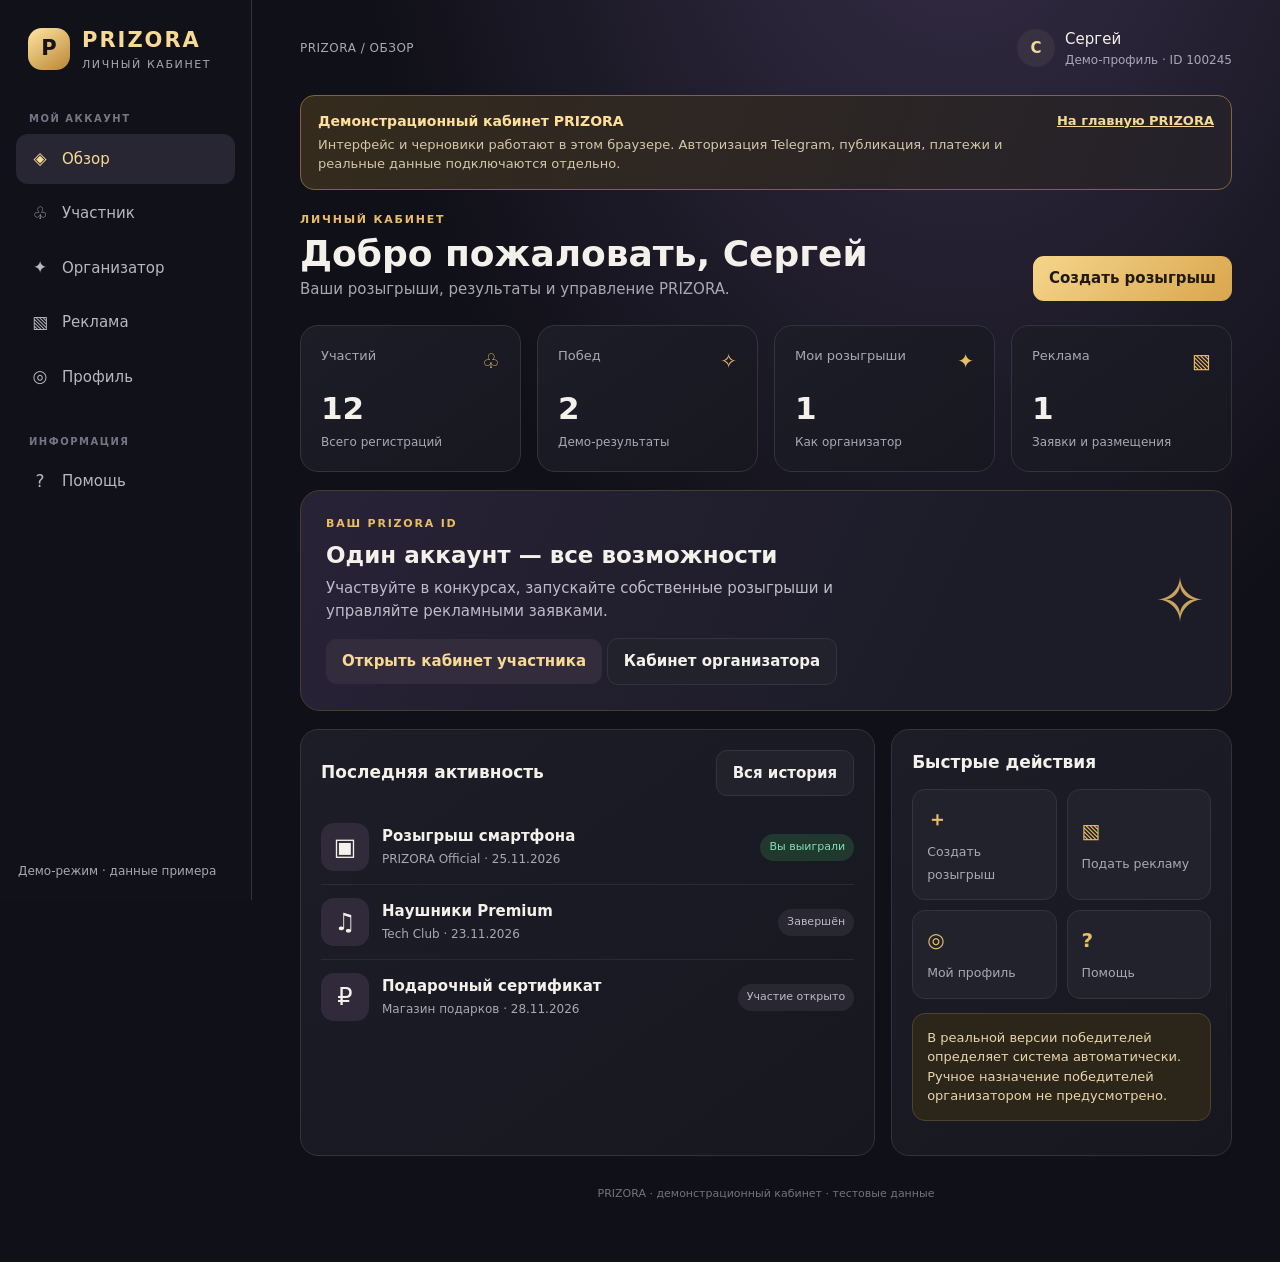
==== cabinet-demo/index.html @ 1612736a "Add separate giveaway start and end date/time fields" ====
<!doctype html>
<html lang="ru">
<head>
<meta charset="utf-8"><meta name="viewport" content="width=device-width,initial-scale=1"><meta name="theme-color" content="#101018">
<title>PRIZORA — личный кабинет</title>
<style>
:root{--bg:#101018;--panel:#191923;--panel2:#22212d;--line:#343240;--gold:#e9bd67;--gold2:#f7d995;--text:#f4f1ea;--muted:#aaa7b5;--green:#75d6a5;--red:#ee9292;--blue:#9dbbf0;--r:18px}
*{box-sizing:border-box}body{margin:0;background:radial-gradient(ellipse at 75% -20%,#39304b 0,transparent 45%),var(--bg);color:var(--text);font:15px/1.5 system-ui,-apple-system,Segoe UI,Roboto,sans-serif}button,input,select,textarea{font:inherit}button{cursor:pointer;border:0}a{color:inherit;text-decoration:none}.shell{display:grid;grid-template-columns:252px minmax(0,1fr);min-height:100vh}.side{padding:25px 16px;border-right:1px solid var(--line);background:#12121bd9;position:sticky;top:0;height:100vh}.brand{display:flex;align-items:center;gap:12px;padding:0 12px 26px}.brandmark{width:42px;height:42px;border-radius:14px;background:linear-gradient(145deg,#ffe6a1,#ba8535);color:#17131a;display:grid;place-items:center;font-weight:900;font-size:21px}.brand strong{font-size:21px;letter-spacing:2px;color:var(--gold2)}.brand small{display:block;color:var(--muted);font-size:11px;letter-spacing:1.6px}.nav-label{color:#777585;font-size:10px;font-weight:800;letter-spacing:1.5px;padding:12px 13px 8px}.nav{display:grid;gap:5px}.nav button{display:flex;align-items:center;gap:12px;text-align:left;padding:12px 14px;border-radius:12px;color:#b9b7c4;background:transparent}.nav button:hover,.nav button.active{background:#292633;color:var(--gold2)}.nav .ico{width:20px;text-align:center;font-size:17px}.side-foot{position:absolute;bottom:20px;left:18px;right:18px;color:var(--muted);font-size:12px}main{min-width:0;padding:28px clamp(16px,4vw,48px) 60px}.top{display:flex;align-items:center;justify-content:space-between;gap:16px;margin-bottom:26px}.crumb{font-size:12px;color:var(--muted);letter-spacing:.5px}.user{display:flex;align-items:center;gap:10px}.avatar{width:38px;height:38px;border-radius:50%;display:grid;place-items:center;background:#373141;color:var(--gold2);font-weight:700}.user small{display:block;color:var(--muted);font-size:12px}.page-head{display:flex;justify-content:space-between;align-items:flex-end;gap:20px;margin-bottom:24px}.eyebrow{color:var(--gold);font-size:11px;letter-spacing:1.8px;font-weight:800}.page-head h1{margin:5px 0 4px;font-size:clamp(26px,3vw,36px);line-height:1.15}.sub{color:var(--muted);margin:0}.btn{border-radius:11px;padding:11px 16px;font-weight:700;display:inline-flex;align-items:center;justify-content:center;gap:8px;transition:.18s}.btn.gold{background:linear-gradient(135deg,#f5d58b,#d9a64e);color:#211a11}.btn.ghost{border:1px solid var(--line);background:#22222d;color:var(--text)}.btn.soft{background:#332c3c;color:var(--gold2)}.btn.danger{background:#3a2429;color:#ffb1b1;border:1px solid #63373d}.btn:disabled{opacity:.45;cursor:not-allowed;transform:none}.grid{display:grid;gap:16px}.stats{grid-template-columns:repeat(4,minmax(0,1fr));margin-bottom:18px}.card{background:linear-gradient(145deg,#1d1d28,#171720);border:1px solid var(--line);border-radius:var(--r);padding:20px;min-width:0}.stat-top{display:flex;justify-content:space-between;color:var(--muted);font-size:13px}.stat-icon{color:var(--gold);font-size:20px}.stat-num{font-size:31px;font-weight:800;margin:9px 0 2px}.stat-note{font-size:12px;color:var(--muted)}.cols{grid-template-columns:minmax(0,1.35fr) minmax(280px,.8fr)}.section-title{display:flex;align-items:center;justify-content:space-between;margin-bottom:14px;gap:10px}.section-title h2{font-size:17px;margin:0}.section-title small{color:var(--muted)}.rowitem{display:flex;align-items:center;gap:13px;padding:13px 0;border-bottom:1px solid #2a2934}.rowitem:last-child{border:0}.prizeicon{width:48px;height:48px;border-radius:13px;background:#302a3b;display:grid;place-items:center;font-size:24px;flex-shrink:0;overflow:hidden}.prizeicon img{width:100%;height:100%;object-fit:cover}.detail{min-width:0;flex:1}.detail strong{display:block;white-space:nowrap;overflow:hidden;text-overflow:ellipsis}.detail small{color:var(--muted);font-size:12px}.pill{display:inline-flex;align-items:center;gap:5px;border-radius:99px;padding:5px 9px;font-size:11px;background:#292832;color:#bcbac7;white-space:nowrap}.pill.green{background:#20382e;color:#85e0b0}.pill.gold{background:#3b3020;color:#eac67e}.pill.blue{background:#232f43;color:#9ebcf2}.tablewrap{overflow:auto;border:1px solid var(--line);border-radius:15px}table{width:100%;border-collapse:collapse;min-width:610px}th,td{text-align:left;padding:14px 16px;border-bottom:1px solid var(--line);font-size:13px}th{color:var(--muted);font-size:11px;text-transform:uppercase;letter-spacing:1px;background:#1a1a24}tr:last-child td{border-bottom:0}.toolbar{display:flex;gap:10px;flex-wrap:wrap;margin-bottom:16px}.field{display:grid;gap:7px;margin:12px 0}.field label{font-size:12px;color:var(--muted)}.field label b{color:var(--text)}input,select,textarea{width:100%;border:1px solid #3a3947;background:#111119;color:var(--text);padding:12px;border-radius:10px;outline:none;min-width:0}input:focus,select:focus,textarea:focus{border-color:var(--gold)}input[type=file]{padding:9px}.formgrid{display:grid;grid-template-columns:1fr 1fr;gap:12px}.notice{border:1px solid #51432b;background:#2c251a;border-radius:13px;padding:14px;color:#e9d4a9;font-size:13px;margin:14px 0}.hidden{display:none!important}.hero{background:linear-gradient(115deg,#282236,#1c1c28 70%);border:1px solid #4a3b2c;border-radius:20px;padding:25px;display:flex;justify-content:space-between;align-items:center;gap:20px;margin-bottom:18px}.hero h2{margin:5px 0;font-size:23px}.hero p{margin:0;color:#c0bbc8;max-width:560px}.hero-symbol{font-size:62px;color:var(--gold);opacity:.85}.quick{display:grid;grid-template-columns:1fr 1fr;gap:10px}.quick button{padding:14px;border:1px solid var(--line);border-radius:13px;background:#22222d;text-align:left;color:var(--text)}.quick b{display:block;font-size:20px;color:var(--gold);margin-bottom:6px}.quick small{color:var(--muted)}.demo-banner{display:flex;align-items:flex-start;justify-content:space-between;gap:14px;padding:15px 17px;margin:0 0 22px;border:1px solid #806538;background:linear-gradient(110deg,#352b1d,#24212a);border-radius:14px;color:#f0d9a8;font-size:13px}.demo-banner strong{display:block;color:#ffdf9a;font-size:14px;margin-bottom:3px}.demo-banner p{margin:0;color:#d4c6a9}.demo-banner a{flex-shrink:0;color:#f7d995;text-decoration:underline;font-weight:700}.toast{position:fixed;bottom:24px;left:50%;transform:translateX(-50%);background:#eee3c5;color:#201a12;padding:12px 18px;border-radius:12px;font-weight:700;box-shadow:0 10px 40px #0007;z-index:30;max-width:90vw}.empty{padding:32px;text-align:center;color:var(--muted)}.prize-builder{display:grid;gap:14px}.prize-card{border:1px solid #46404c;background:linear-gradient(145deg,#23212d,#191922);border-radius:16px;padding:16px}.prize-card-head{display:flex;align-items:center;justify-content:space-between;gap:12px;margin-bottom:10px}.prize-card-head strong{color:var(--gold2)}.prize-card-grid{display:grid;grid-template-columns:minmax(0,1fr) 190px;gap:14px}.prize-media{border:1px dashed #62543c;border-radius:13px;min-height:145px;display:grid;place-items:center;text-align:center;padding:10px;color:var(--muted);background:#15141d;overflow:hidden}.prize-media img{width:100%;height:145px;object-fit:contain}.money-art{width:100%;height:145px;border-radius:11px;display:grid;place-items:center;background:radial-gradient(circle at 30% 20%,#fff5b7,#c99a45 45%,#63431f);color:#34230d;font-weight:900;font-size:34px;text-shadow:0 1px 0 #fff8;box-shadow:inset 0 0 0 5px #f4d78a,inset 0 0 0 8px #8e632c}.prize-summary{display:flex;align-items:center;justify-content:space-between;gap:10px;padding:14px;border-radius:12px;background:#15141d;border:1px solid var(--line);margin-top:14px}.prize-summary strong{color:var(--gold2)}.form-actions{display:flex;gap:10px;flex-wrap:wrap;margin-top:18px}.hint{font-size:11px;color:var(--muted)}.validation{color:#ffaaaa;font-size:12px;min-height:18px}.mini-tag{font-size:10px;color:var(--gold);letter-spacing:1px;font-weight:800}.divider{height:1px;background:var(--line);margin:16px 0}footer{padding-top:30px;color:#747280;font-size:11px;text-align:center}
@media(max-width:1000px){.shell{grid-template-columns:210px minmax(0,1fr)}.stats{grid-template-columns:repeat(2,1fr)}.cols{grid-template-columns:1fr}}
@media(max-width:650px){.shell{display:block}.side{position:fixed;z-index:15;top:auto;bottom:0;left:0;right:0;width:100%;height:auto;padding:7px 8px calc(7px + env(safe-area-inset-bottom));border:0;border-top:1px solid var(--line);background:#15151ef5;backdrop-filter:blur(16px)}.brand,.nav-label,.side-foot{display:none}.nav{display:flex;justify-content:space-around;gap:2px}.nav button{display:grid;justify-items:center;gap:2px;padding:7px 5px;flex:1;font-size:10px;border-radius:9px}.nav .ico{font-size:18px;width:auto}.nav button span:last-child{max-width:58px;overflow:hidden;text-overflow:ellipsis;white-space:nowrap}main{padding:18px 14px 100px}.top{margin-bottom:23px}.page-head{align-items:flex-start;flex-direction:column}.page-head .btn{width:100%}.stats{gap:10px}.card{padding:15px}.stat-num{font-size:27px}.hero{padding:18px}.hero-symbol{font-size:42px}.formgrid,.prize-card-grid{grid-template-columns:1fr}.demo-banner{display:block}.demo-banner a{display:inline-block;margin-top:8px}.prize-media{min-height:130px}.prize-card{padding:13px}.form-actions .btn{flex:1}.prize-summary{align-items:flex-start;flex-direction:column}}
</style></head>
<body><div class="shell">
<aside class="side"><div class="brand"><div class="brandmark">P</div><div><strong>PRIZORA</strong><small>ЛИЧНЫЙ КАБИНЕТ</small></div></div><div class="nav-label">МОЙ АККАУНТ</div>
<nav class="nav" id="nav"><button class="active" data-page="overview"><span class="ico">◈</span><span>Обзор</span></button><button data-page="participant"><span class="ico">♧</span><span>Участник</span></button><button data-page="organizer"><span class="ico">✦</span><span>Организатор</span></button><button data-page="advertiser"><span class="ico">▧</span><span>Реклама</span></button><button data-page="profile"><span class="ico">◎</span><span>Профиль</span></button></nav>
<div class="nav-label" style="margin-top:20px">ИНФОРМАЦИЯ</div><nav class="nav"><button data-page="help"><span class="ico">?</span><span>Помощь</span></button></nav><div class="side-foot">Демо-режим · данные примера</div></aside>
<main><header class="top"><div class="crumb">PRIZORA / <span id="crumb">ОБЗОР</span></div><div class="user"><div class="avatar">С</div><div><span id="userName">Сергей</span><small>Демо-профиль · ID 100245</small></div></div></header>
<div class="demo-banner"><div><strong>Демонстрационный кабинет PRIZORA</strong><p>Интерфейс и черновики работают в этом браузере. Авторизация Telegram, публикация, платежи и реальные данные подключаются отдельно.</p></div><a href="https://prizora-mini-960242.apps.dada-tuda.ru/">На главную PRIZORA</a></div>
<section id="content"></section><footer>PRIZORA · демонстрационный кабинет · тестовые данные</footer></main></div>
<script>
const $=id=>document.getElementById(id);
const esc=s=>String(s??"").replace(/[&<>"']/g,c=>({"&":"&amp;","<":"&lt;",">":"&gt;",'"':"&quot;","'":"&#39;"}[c]));
const currencies={RUB:{name:"Рубли",symbol:"₽",label:"РУБЛИ"},USD:{name:"Доллары США",symbol:"$",label:"USD"},EUR:{name:"Евро",symbol:"€",label:"EUR"},KZT:{name:"Тенге",symbol:"₸",label:"KZT"},CNY:{name:"Юани",symbol:"¥",label:"CNY"}};
const saved=(()=>{try{return JSON.parse(localStorage.getItem("prizoraCabinetDemo")||"{}")}catch{return {}}})();
const state={page:"overview",name:saved.name||"Сергей",entries:12,wins:2,created:0,contests:[{id:1,title:"Розыгрыш смартфона",prize:"Смартфон",icon:"▣",host:"PRIZORA Official",date:"25.11.2026",status:"Завершён",state:"win"},{id:2,title:"Наушники Premium",prize:"Наушники",icon:"♫",host:"Tech Club",date:"23.11.2026",status:"Завершён",state:"entered"},{id:3,title:"Подарочный сертификат",prize:"5 000 ₽",icon:"₽",host:"Магазин подарков",date:"28.11.2026",status:"Участие открыто",state:"entered"}],myContests:Array.isArray(saved.myContests)?saved.myContests:[{id:21,title:"Мой первый розыгрыш",prize:"500 ₽",icon:"₽",date:"29.11.2026",status:"Опубликован",entries:37,limit:100,winners:1,prizes:[]}],ads:[{id:31,title:"Баннер в PRIZORA",period:"7 дней",price:299,status:"На модерации"}]};
function persist(){try{localStorage.setItem("prizoraCabinetDemo",JSON.stringify({name:state.name,myContests:state.myContests}))}catch{toast("Не удалось сохранить: возможно, переполнено хранилище браузера")}}
function money(n,s="₽"){return new Intl.NumberFormat("ru-RU").format(n)+" "+s}
function button(text,action,cls="gold"){return '<button class="btn '+cls+'" data-action="'+action+'">'+text+'</button>'}
function head(kicker,title,desc,act=""){return '<div class="page-head"><div><div class="eyebrow">'+kicker+'</div><h1>'+title+'</h1><p class="sub">'+desc+'</p></div>'+act+'</div>'}
function stat(label,value,note,icon){return '<div class="card"><div class="stat-top"><span>'+label+'</span><span class="stat-icon">'+icon+'</span></div><div class="stat-num">'+value+'</div><div class="stat-note">'+note+'</div></div>'}
function row(c){return '<div class="rowitem"><div class="prizeicon">'+(c.image?'<img src="'+c.image+'" alt="">':esc(c.icon||"✦"))+'</div><div class="detail"><strong>'+esc(c.title)+'</strong><small>'+esc(c.host||"PRIZORA")+' · '+esc(c.date||"Черновик")+'</small></div><span class="pill '+(c.state==="win"?"green":"")+'">'+(c.state==="win"?"Вы выиграли":esc(c.status||"Черновик"))+'</span></div>'}
function render(){
$("crumb").textContent=({overview:"ОБЗОР",participant:"КАБИНЕТ УЧАСТНИКА",organizer:"КАБИНЕТ ОРГАНИЗАТОРА",advertiser:"РЕКЛАМНЫЙ КАБИНЕТ",profile:"ПРОФИЛЬ",help:"ПОМОЩЬ"})[state.page]||"КАБИНЕТ";
document.querySelectorAll("[data-page]").forEach(b=>b.classList.toggle("active",b.dataset.page===state.page));let out="";
if(state.page==="overview"){
out=head("ЛИЧНЫЙ КАБИНЕТ","Добро пожаловать, "+esc(state.name),"Ваши розыгрыши, результаты и управление PRIZORA.",button("Создать розыгрыш","new-contest"));
out+='<div class="grid stats">'+stat("Участий",state.entries,"Всего регистраций","♧")+stat("Побед",state.wins,"Демо-результаты","✧")+stat("Мои розыгрыши",state.myContests.length,"Как организатор","✦")+stat("Реклама",state.ads.length,"Заявки и размещения","▧")+'</div><div class="hero"><div><div class="eyebrow">ВАШ PRIZORA ID</div><h2>Один аккаунт — все возможности</h2><p>Участвуйте в конкурсах, запускайте собственные розыгрыши и управляйте рекламными заявками.</p><div style="margin-top:16px">'+button("Открыть кабинет участника","go-participant","soft")+' '+button("Кабинет организатора","go-organizer","ghost")+'</div></div><div class="hero-symbol">✧</div></div><div class="grid cols"><div class="card"><div class="section-title"><h2>Последняя активность</h2>'+button("Вся история","go-participant","ghost")+'</div>'+state.contests.slice(0,3).map(row).join("")+'</div><div class="card"><div class="section-title"><h2>Быстрые действия</h2></div><div class="quick"><button data-action="new-contest"><b>＋</b><small>Создать розыгрыш</small></button><button data-action="ad-new"><b>▧</b><small>Подать рекламу</small></button><button data-action="go-profile"><b>◎</b><small>Мой профиль</small></button><button data-action="go-help"><b>?</b><small>Помощь</small></button></div><div class="notice">В реальной версии победителей определяет система автоматически. Ручное назначение победителей организатором не предусмотрено.</div></div></div>';
}
if(state.page==="participant"){
out=head("МОИ РОЗЫГРЫШИ","Кабинет участника","История регистраций, результаты и уведомления о победах.");
out+='<div class="grid stats">'+stat("Всего участий",state.entries,"Демо-история","♧")+stat("Победы",state.wins,"Пример результатов","✧")+stat("Активные",1,"Можно участвовать","◉")+stat("Процент побед",Math.round(state.wins/state.entries*100)+"%","Демо-статистика","％")+'</div><div class="card"><div class="section-title"><h2>Мои участия и результаты</h2><span class="pill">'+state.contests.length+' записи</span></div>'+state.contests.map(row).join("")+'<div class="notice">Здесь показана демонстрационная история. Реальные участия появятся после подключения Telegram-аккаунта.</div></div>';
}
if(state.page==="organizer"){
out=head("ОРГАНИЗАТОР","Управление розыгрышами","Создавайте конкурсы, добавляйте несколько призов и отслеживайте участников.",button("＋ Новый розыгрыш","new-contest"));
out+='<div class="grid stats">'+stat("Мои розыгрыши",state.myContests.length,"Создано","✦")+stat("Участники",state.myContests.reduce((a,c)=>a+(Number(c.entries)||0),0),"Во всех конкурсах","♧")+stat("Опубликовано",state.myContests.filter(c=>c.status==="Опубликован").length,"Демо-статусы","◉")+stat("Черновики",state.myContests.filter(c=>c.status==="Черновик").length,"В этом браузере","✎")+'</div><div class="card"><div class="section-title"><h2>Мои розыгрыши</h2><span class="pill">Демо-данные</span></div><div class="tablewrap"><table><thead><tr><th>Розыгрыш</th><th>Призы</th><th>Участники</th><th>Статус</th><th>Действие</th></tr></thead><tbody>'+state.myContests.map(c=>'<tr><td><b>'+esc(c.title)+'</b><br><small style="color:var(--muted)">#'+c.id+' · '+esc(c.date)+'</small></td><td>'+esc(c.prize)+'</td><td>'+Number(c.entries||0)+' / '+Number(c.limit||0)+'</td><td><span class="pill '+(c.status==="Черновик"?"gold":"green")+'">'+esc(c.status)+'</span></td><td><button class="btn ghost" data-action="contest-details" data-id="'+c.id+'">Состав</button></td></tr>').join("")+'</tbody></table></div><div class="notice">Черновики сохраняются в памяти этого браузера. Реальная публикация, проверка подписки, регистрация и автоматический розыгрыш требуют подключения серверной части.</div></div>';
}
if(state.page==="advertiser"){
out=head("РЕКЛАМОДАТЕЛЬ","Рекламный кабинет","Заявки на размещение, условия и тарифы.",button("＋ Новая заявка","ad-new"));
out+='<div class="grid stats">'+stat("Заявки",state.ads.length,"Ваши обращения","▧")+stat("На модерации",1,"Демо-статус","◷")+stat("Активные",0,"Размещения","◉")+stat("Тариф от","299 ₽","Пример тарифа","₽")+'</div><div class="card"><div class="section-title"><h2>Тарифы размещения</h2><span class="pill gold">Пример тарифов</span></div><div class="grid stats"><div class="card"><h2>7 дней</h2><div class="stat-num">299 ₽</div></div><div class="card"><h2>14 дней</h2><div class="stat-num">499 ₽</div></div><div class="card"><h2>30 дней</h2><div class="stat-num">999 ₽</div></div></div><div class="section-title"><h2>Мои заявки</h2></div>'+state.ads.map(a=>'<div class="rowitem"><div class="prizeicon">▧</div><div class="detail"><strong>'+esc(a.title)+'</strong><small>'+esc(a.period)+' · '+money(a.price)+'</small></div><span class="pill gold">'+esc(a.status)+'</span></div>').join("")+'<div class="notice">Реальная модерация и оплата пока не подключены.</div></div>';
}
if(state.page==="profile"){
out=head("АККАУНТ","Мой профиль","Общие данные демонстрационного аккаунта.");
out+='<div class="card" style="max-width:720px"><div class="formgrid"><div class="field"><label>Имя</label><input id="profileName" value="'+esc(state.name)+'"></div><div class="field"><label>PRIZORA ID</label><input value="100245" disabled></div><div class="field"><label>Telegram</label><input value="@demo_user" disabled></div></div><div class="notice">Авторизация и идентификатор будут связаны с Telegram после подключения серверной части.</div>'+button("Сохранить профиль","profile-save")+'</div>';
}
if(state.page==="help"){
out=head("ПОДДЕРЖКА","Помощь и условия","Информация для участника, организатора и рекламодателя.");
out+='<div class="grid cols"><div class="card"><h2>Как участвовать?</h2><p class="sub">Откройте розыгрыш, ознакомьтесь с условиями и нажмите «Принять участие».</p><div class="divider"></div><h2>Как организовать?</h2><p class="sub">Создайте конкурс, добавьте призы и настройте условия. В реальной системе победители определяются автоматически.</p><div class="divider"></div><h2>Как разместить рекламу?</h2><p class="sub">Подайте заявку, выберите срок и приложите материал. Размещение начинается после проверки и оплаты.</p></div><div class="card"><h2>Честный розыгрыш</h2><p class="sub">Состав призов и результаты должны быть доступны участникам. Организатор не может назначить победителя вручную.</p><div class="notice">Этот кабинет пока является демонстрационным интерфейсом.</div></div></div>';
}
$("content").innerHTML=out;bind();
}
function toast(msg){const e=document.createElement("div");e.className="toast";e.textContent=msg;document.body.append(e);setTimeout(()=>e.remove(),2800)}
function bind(){document.querySelectorAll("[data-action]").forEach(b=>b.onclick=()=>act(b.dataset.action,b.dataset.id));}
function go(page){state.page=page;render();window.scrollTo({top:0,behavior:"smooth"})}
function act(a,id){
if(a.startsWith("go-")){go(a.slice(3));return}
if(a==="new-contest"){go("organizer");openForm();return}
if(a==="ad-new"){go("advertiser");openAdForm();return}
if(a==="profile-save"){state.name=$("profileName").value.trim()||state.name;persist();$("userName").textContent=state.name;toast("Имя сохранено в демо-профиле");return}
if(a==="contest-details"){const c=state.myContests.find(x=>x.id===Number(id));if(c){const list=(c.prizes||[]).map((p,i)=>(i+1)+". "+p.name+" — "+p.quantity+" шт.").join("\n");alert(c.title+"\n\nПризы:\n"+(list||c.prize)+"\n\nПобедителей: "+(c.winners||1)+"\nУчастники: "+(c.entries||0));}return}
}
function openForm(){
const form=document.createElement("div");form.className="card";form.id="newForm";form.style.marginTop="18px";
form.innerHTML='<div class="section-title"><div><div class="eyebrow">НОВЫЙ КОНКУРС</div><h2 style="margin:4px 0">Настройки розыгрыша</h2><p class="sub">Сначала задайте конкурс, затем добавьте все призы по отдельности.</p></div><span class="pill gold">Черновик</span></div><div class="formgrid"><div class="field"><label><b>Название конкурса *</b></label><input id="newTitle" maxlength="90" placeholder="Например, Большой розыгрыш PRIZORA"></div><div class="field"><label><b>Лимит участников *</b></label><input id="newLimit" type="number" min="1" max="1000000" value="100"></div></div><div class="field"><label>Описание и условия</label><textarea id="newDesc" rows="3" maxlength="1500" placeholder="Опишите правила участия, сроки и дополнительные условия"></textarea></div><div class="divider"></div><div class="eyebrow">СРОКИ РОЗЫГРЫША</div><div class="formgrid"><div class="field"><label><b>Дата начала *</b></label><input id="startDate" type="date" required></div><div class="field"><label><b>Время начала *</b></label><input id="startTime" type="time" required></div></div><div class="formgrid"><div class="field"><label><b>Дата завершения *</b></label><input id="endDate" type="date" required></div><div class="field"><label><b>Время завершения *</b></label><input id="endTime" type="time" required></div></div><div class="divider"></div><div class="section-title"><div><div class="eyebrow">ПРИЗОВОЙ ФОНД</div><h2>Призы конкурса</h2><p class="sub">Каждый приз получает отдельную карточку и количество экземпляров.</p></div><button class="btn gold" id="addPrize">＋ Добавить приз</button></div><div id="prizeList" class="prize-builder"></div><div class="prize-summary"><div><span class="hint">Всего призовых экземпляров</span><br><strong id="totalPrizes">0</strong></div><div><span class="hint">Количество победителей</span><br><strong id="winnerCount">0</strong></div></div><div class="field"><label><b>Количество победителей *</b></label><input id="newWinners" type="number" min="1" value="1"><span class="hint">По умолчанию — один победитель на каждый призовой экземпляр. Число можно уменьшить, но оно не может превышать общее количество экземпляров.</span><div id="winnerError" class="validation"></div></div><div id="formError" class="validation"></div><div class="notice">Сейчас это рабочий демонстрационный конструктор: черновик и выбранные изображения сохраняются в этом браузере. Публикация в Telegram, реальные участники, платежи и автоматический выбор победителей ещё не подключены.</div><div class="form-actions"><button class="btn gold" id="saveContest">Сохранить черновик</button><button class="btn ghost" id="cancelContest">Отмена</button></div>';
$("content").append(form);const list=$("prizeList");let prizes=[newPrize()];
function newPrize(){return {id:crypto.randomUUID?crypto.randomUUID():String(Date.now()+Math.random()),type:"physical",name:"",description:"",quantity:1,amount:"",currency:"RUB",image:""}}
function total(){return prizes.reduce((n,p)=>n+Math.max(0,Number(p.quantity)||0),0)}
function updateTotals(){const t=total();$("totalPrizes").textContent=t;$("winnerCount").textContent=$("newWinners").value||0;const w=Number($("newWinners").value)||0;$("winnerError").textContent=w>t?"Победителей не может быть больше, чем призовых экземпляров.":"";$("saveContest").disabled=!t||w<1||w>t}
function draw(){list.innerHTML=prizes.map((p,i)=>'<div class="prize-card" data-prize="'+p.id+'"><div class="prize-card-head"><strong>ПРИЗ №'+(i+1)+'</strong>'+(prizes.length>1?'<button class="btn danger" data-remove="'+p.id+'" type="button">Удалить</button>':'<span class="pill">Основной приз</span>')+'</div><div class="formgrid"><div class="field"><label>Тип приза</label><select data-field="type" data-id="'+p.id+'"><option value="physical" '+(p.type==="physical"?"selected":"")+'>Физический приз</option><option value="money" '+(p.type==="money"?"selected":"")+'>Денежный приз</option><option value="digital" '+(p.type==="digital"?"selected":"")+'>Сертификат / цифровой</option></select></div><div class="field"><label>Количество экземпляров</label><input data-field="quantity" data-id="'+p.id+'" type="number" min="1" max="10000" value="'+esc(p.quantity)+'"></div></div><div class="field"><label>Название приза *</label><input data-field="name" data-id="'+p.id+'" maxlength="100" value="'+esc(p.name)+'" placeholder="'+(p.type==="money"?"Например, Денежный приз":"Например, Смартфон")+'"></div><div class="field"><label>Описание</label><input data-field="description" data-id="'+p.id+'" maxlength="240" value="'+esc(p.description)+'" placeholder="Модель, характеристики или условия получения"></div>'+(p.type==="money"?'<div class="formgrid"><div class="field"><label>Сумма за один приз</label><input data-field="amount" data-id="'+p.id+'" type="number" min="1" step="0.01" value="'+esc(p.amount)+'" placeholder="5000"></div><div class="field"><label>Валюта</label><select data-field="currency" data-id="'+p.id+'">'+Object.entries(currencies).map(([k,v])=>'<option value="'+k+'" '+(p.currency===k?"selected":"")+'>'+v.name+' ('+v.symbol+')</option>').join("")+'</select></div></div>':'<div class="field"><label>Фотография приза</label><input type="file" accept="image/*" data-photo="'+p.id+'"><span class="hint">JPG, PNG или WebP. Изображение используется для предварительного просмотра в этом браузере.</span></div>')+'<div class="prize-card-grid"><div class="field"><label>Предпросмотр для участника</label><div class="prize-media" id="media-'+p.id+'">'+(p.type==="money"?'<div class="money-art">'+esc(currencies[p.currency].symbol)+' '+esc(p.amount||"0")+'</div>':p.image?'<img src="'+p.image+'" alt="Приз">':'<div>Фото приза<br><span class="hint">Пока не загружено</span></div>')+'</div></div><div class="field"><label>Краткая информация</label><div class="notice" style="margin:0"><b>'+ (p.type==="money"?"Денежный приз":p.type==="digital"?"Цифровой приз":"Физический приз")+'</b><br><span class="hint">'+(p.type==="money"?"Графика валюты создаётся автоматически.":"Добавьте фото, чтобы участники видели приз.")+'</span></div></div></div></div>').join("");
list.querySelectorAll("[data-field]").forEach(el=>el.addEventListener("input",()=>{const p=prizes.find(x=>x.id===el.dataset.id);if(!p)return;p[el.dataset.field]=el.type==="number"?Number(el.value):el.value;if(el.dataset.field==="type"){if(p.type==="money")p.name=p.name||"Денежный приз";draw();return}if(el.dataset.field==="currency"||el.dataset.field==="amount"){const m=$("media-"+p.id);if(m)m.innerHTML='<div class="money-art">'+esc(currencies[p.currency].symbol)+' '+esc(p.amount||"0")+'</div>'}if(el.dataset.field==="quantity")updateTotals()}));
list.querySelectorAll("[data-remove]").forEach(el=>el.onclick=()=>{prizes=prizes.filter(p=>p.id!==el.dataset.remove);draw();updateTotals()});
list.querySelectorAll("[data-photo]").forEach(el=>el.onchange=()=>{const file=el.files&&el.files[0];if(!file)return;if(!file.type.startsWith("image/")){toast("Выберите файл изображения");return}if(file.size>3*1024*1024){toast("Изображение должно быть не больше 3 МБ");el.value="";return}const reader=new FileReader();reader.onload=()=>{const p=prizes.find(x=>x.id===el.dataset.photo);if(p){p.image=reader.result;const m=$("media-"+p.id);if(m)m.innerHTML='<img src="'+p.image+'" alt="Предпросмотр приза">'}};reader.readAsDataURL(file)});
updateTotals();
}
$("addPrize").onclick=()=>{prizes.push(newPrize());draw();updateTotals()};
$("newWinners").oninput=updateTotals;
$("cancelContest").onclick=()=>{$("newForm").remove()};
$("saveContest").onclick=()=>{const title=$("newTitle").value.trim(),limit=Number($("newLimit").value),winners=Number($("newWinners").value),startDate=$("startDate").value,startTime=$("startTime").value,endDate=$("endDate").value,endTime=$("endTime").value,err=$("formError");err.textContent="";if(!title){err.textContent="Укажите название конкурса.";return}if(!startDate||!startTime||!endDate||!endTime){err.textContent="Укажите отдельно дату и время начала и завершения.";return}if(new Date(startDate+"T"+startTime)>=new Date(endDate+"T"+endTime)){err.textContent="Завершение должно быть позже начала.";return}if(!Number.isInteger(limit)||limit<1){err.textContent="Укажите корректный лимит участников.";return}if(prizes.some(p=>!p.name.trim())){err.textContent="Заполните название каждого приза.";return}if(prizes.some(p=>!Number.isInteger(Number(p.quantity))||p.quantity<1)){err.textContent="Количество каждого приза должно быть не меньше одного.";return}if(prizes.some(p=>p.type==="money"&&(!Number(p.amount)||Number(p.amount)<=0))){err.textContent="Укажите положительную сумму для каждого денежного приза.";return}if(!Number.isInteger(winners)||winners<1||winners>total()){err.textContent="Проверьте количество победителей.";return}const descriptions=prizes.map(p=>p.name+" × "+p.quantity);const contest={id:Date.now(),title,prize:descriptions.join(", "),date:startDate+" "+startTime,status:"Черновик",entries:0,limit,winners,startDate,startTime,endDate,endTime,description:$("newDesc").value.trim(),prizes:prizes.map(p=>({...p}))};state.myContests.unshift(contest);persist();render();toast("Черновик сохранён в этом браузере")};
}
function openAdForm(){const f=document.createElement("div");f.className="card";f.style.marginTop="18px";f.innerHTML='<h2>Заявка на размещение</h2><div class="field"><label>Название или ссылка</label><input id="adTitle" placeholder="Название рекламного материала"></div><div class="formgrid"><div class="field"><label>Срок</label><select id="adPeriod"><option value="7">7 дней · 299 ₽</option><option value="14">14 дней · 499 ₽</option><option value="30">30 дней · 999 ₽</option></select></div><div class="field"><label>Тип</label><select id="adType"><option>Баннер</option><option>Видео</option><option>Объявление</option></select></div></div><div class="notice">Демо-заявка. Реальная подача будет подключена к системе модерации и платежей.</div><button class="btn gold" id="saveAd">Создать заявку</button>'; $("content").append(f);$("saveAd").onclick=()=>{const title=$("adTitle").value.trim();if(!title){toast("Введите название");return}const p=Number($("adPeriod").value);state.ads.unshift({id:Date.now(),title,period:p+" дней",price:p===7?299:p===14?499:999,status:"Черновик"});render();toast("Демо-заявка создана")}}
document.querySelectorAll("[data-page]").forEach(b=>b.onclick=()=>go(b.dataset.page));$("userName").textContent=state.name;render();
</script></body></html>
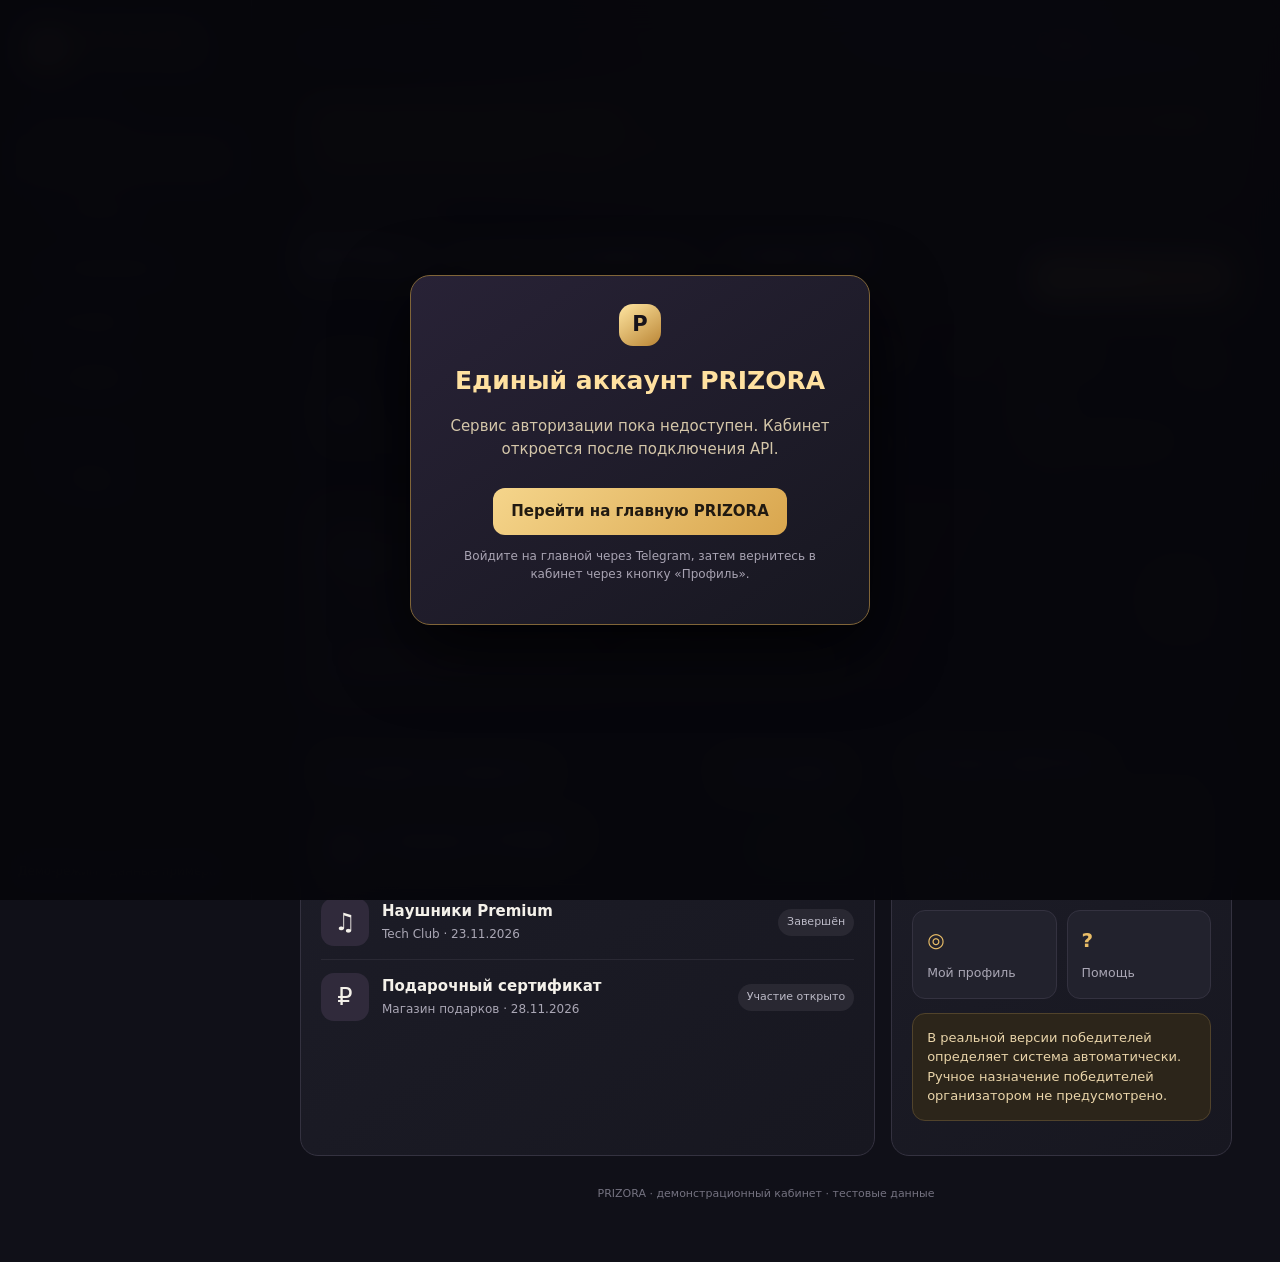
==== commit 04b59f43: "Gate cabinet preview behind shared Telegram session" ====
--- a/cabinet-demo/index.html
+++ b/cabinet-demo/index.html
@@ -8,12 +8,22 @@
 *{box-sizing:border-box}body{margin:0;background:radial-gradient(ellipse at 75% -20%,#39304b 0,transparent 45%),var(--bg);color:var(--text);font:15px/1.5 system-ui,-apple-system,Segoe UI,Roboto,sans-serif}button,input,select,textarea{font:inherit}button{cursor:pointer;border:0}a{color:inherit;text-decoration:none}.shell{display:grid;grid-template-columns:252px minmax(0,1fr);min-height:100vh}.side{padding:25px 16px;border-right:1px solid var(--line);background:#12121bd9;position:sticky;top:0;height:100vh}.brand{display:flex;align-items:center;gap:12px;padding:0 12px 26px}.brandmark{width:42px;height:42px;border-radius:14px;background:linear-gradient(145deg,#ffe6a1,#ba8535);color:#17131a;display:grid;place-items:center;font-weight:900;font-size:21px}.brand strong{font-size:21px;letter-spacing:2px;color:var(--gold2)}.brand small{display:block;color:var(--muted);font-size:11px;letter-spacing:1.6px}.nav-label{color:#777585;font-size:10px;font-weight:800;letter-spacing:1.5px;padding:12px 13px 8px}.nav{display:grid;gap:5px}.nav button{display:flex;align-items:center;gap:12px;text-align:left;padding:12px 14px;border-radius:12px;color:#b9b7c4;background:transparent}.nav button:hover,.nav button.active{background:#292633;color:var(--gold2)}.nav .ico{width:20px;text-align:center;font-size:17px}.side-foot{position:absolute;bottom:20px;left:18px;right:18px;color:var(--muted);font-size:12px}main{min-width:0;padding:28px clamp(16px,4vw,48px) 60px}.top{display:flex;align-items:center;justify-content:space-between;gap:16px;margin-bottom:26px}.crumb{font-size:12px;color:var(--muted);letter-spacing:.5px}.user{display:flex;align-items:center;gap:10px}.avatar{width:38px;height:38px;border-radius:50%;display:grid;place-items:center;background:#373141;color:var(--gold2);font-weight:700}.user small{display:block;color:var(--muted);font-size:12px}.page-head{display:flex;justify-content:space-between;align-items:flex-end;gap:20px;margin-bottom:24px}.eyebrow{color:var(--gold);font-size:11px;letter-spacing:1.8px;font-weight:800}.page-head h1{margin:5px 0 4px;font-size:clamp(26px,3vw,36px);line-height:1.15}.sub{color:var(--muted);margin:0}.btn{border-radius:11px;padding:11px 16px;font-weight:700;display:inline-flex;align-items:center;justify-content:center;gap:8px;transition:.18s}.btn.gold{background:linear-gradient(135deg,#f5d58b,#d9a64e);color:#211a11}.btn.ghost{border:1px solid var(--line);background:#22222d;color:var(--text)}.btn.soft{background:#332c3c;color:var(--gold2)}.btn.danger{background:#3a2429;color:#ffb1b1;border:1px solid #63373d}.btn:disabled{opacity:.45;cursor:not-allowed;transform:none}.grid{display:grid;gap:16px}.stats{grid-template-columns:repeat(4,minmax(0,1fr));margin-bottom:18px}.card{background:linear-gradient(145deg,#1d1d28,#171720);border:1px solid var(--line);border-radius:var(--r);padding:20px;min-width:0}.stat-top{display:flex;justify-content:space-between;color:var(--muted);font-size:13px}.stat-icon{color:var(--gold);font-size:20px}.stat-num{font-size:31px;font-weight:800;margin:9px 0 2px}.stat-note{font-size:12px;color:var(--muted)}.cols{grid-template-columns:minmax(0,1.35fr) minmax(280px,.8fr)}.section-title{display:flex;align-items:center;justify-content:space-between;margin-bottom:14px;gap:10px}.section-title h2{font-size:17px;margin:0}.section-title small{color:var(--muted)}.rowitem{display:flex;align-items:center;gap:13px;padding:13px 0;border-bottom:1px solid #2a2934}.rowitem:last-child{border:0}.prizeicon{width:48px;height:48px;border-radius:13px;background:#302a3b;display:grid;place-items:center;font-size:24px;flex-shrink:0;overflow:hidden}.prizeicon img{width:100%;height:100%;object-fit:cover}.detail{min-width:0;flex:1}.detail strong{display:block;white-space:nowrap;overflow:hidden;text-overflow:ellipsis}.detail small{color:var(--muted);font-size:12px}.pill{display:inline-flex;align-items:center;gap:5px;border-radius:99px;padding:5px 9px;font-size:11px;background:#292832;color:#bcbac7;white-space:nowrap}.pill.green{background:#20382e;color:#85e0b0}.pill.gold{background:#3b3020;color:#eac67e}.pill.blue{background:#232f43;color:#9ebcf2}.tablewrap{overflow:auto;border:1px solid var(--line);border-radius:15px}table{width:100%;border-collapse:collapse;min-width:610px}th,td{text-align:left;padding:14px 16px;border-bottom:1px solid var(--line);font-size:13px}th{color:var(--muted);font-size:11px;text-transform:uppercase;letter-spacing:1px;background:#1a1a24}tr:last-child td{border-bottom:0}.toolbar{display:flex;gap:10px;flex-wrap:wrap;margin-bottom:16px}.field{display:grid;gap:7px;margin:12px 0}.field label{font-size:12px;color:var(--muted)}.field label b{color:var(--text)}input,select,textarea{width:100%;border:1px solid #3a3947;background:#111119;color:var(--text);padding:12px;border-radius:10px;outline:none;min-width:0}input:focus,select:focus,textarea:focus{border-color:var(--gold)}input[type=file]{padding:9px}.formgrid{display:grid;grid-template-columns:1fr 1fr;gap:12px}.notice{border:1px solid #51432b;background:#2c251a;border-radius:13px;padding:14px;color:#e9d4a9;font-size:13px;margin:14px 0}.hidden{display:none!important}.hero{background:linear-gradient(115deg,#282236,#1c1c28 70%);border:1px solid #4a3b2c;border-radius:20px;padding:25px;display:flex;justify-content:space-between;align-items:center;gap:20px;margin-bottom:18px}.hero h2{margin:5px 0;font-size:23px}.hero p{margin:0;color:#c0bbc8;max-width:560px}.hero-symbol{font-size:62px;color:var(--gold);opacity:.85}.quick{display:grid;grid-template-columns:1fr 1fr;gap:10px}.quick button{padding:14px;border:1px solid var(--line);border-radius:13px;background:#22222d;text-align:left;color:var(--text)}.quick b{display:block;font-size:20px;color:var(--gold);margin-bottom:6px}.quick small{color:var(--muted)}.demo-banner{display:flex;align-items:flex-start;justify-content:space-between;gap:14px;padding:15px 17px;margin:0 0 22px;border:1px solid #806538;background:linear-gradient(110deg,#352b1d,#24212a);border-radius:14px;color:#f0d9a8;font-size:13px}.demo-banner strong{display:block;color:#ffdf9a;font-size:14px;margin-bottom:3px}.demo-banner p{margin:0;color:#d4c6a9}.demo-banner a{flex-shrink:0;color:#f7d995;text-decoration:underline;font-weight:700}.toast{position:fixed;bottom:24px;left:50%;transform:translateX(-50%);background:#eee3c5;color:#201a12;padding:12px 18px;border-radius:12px;font-weight:700;box-shadow:0 10px 40px #0007;z-index:30;max-width:90vw}.empty{padding:32px;text-align:center;color:var(--muted)}.prize-builder{display:grid;gap:14px}.prize-card{border:1px solid #46404c;background:linear-gradient(145deg,#23212d,#191922);border-radius:16px;padding:16px}.prize-card-head{display:flex;align-items:center;justify-content:space-between;gap:12px;margin-bottom:10px}.prize-card-head strong{color:var(--gold2)}.prize-card-grid{display:grid;grid-template-columns:minmax(0,1fr) 190px;gap:14px}.prize-media{border:1px dashed #62543c;border-radius:13px;min-height:145px;display:grid;place-items:center;text-align:center;padding:10px;color:var(--muted);background:#15141d;overflow:hidden}.prize-media img{width:100%;height:145px;object-fit:contain}.money-art{width:100%;height:145px;border-radius:11px;display:grid;place-items:center;background:radial-gradient(circle at 30% 20%,#fff5b7,#c99a45 45%,#63431f);color:#34230d;font-weight:900;font-size:34px;text-shadow:0 1px 0 #fff8;box-shadow:inset 0 0 0 5px #f4d78a,inset 0 0 0 8px #8e632c}.prize-summary{display:flex;align-items:center;justify-content:space-between;gap:10px;padding:14px;border-radius:12px;background:#15141d;border:1px solid var(--line);margin-top:14px}.prize-summary strong{color:var(--gold2)}.form-actions{display:flex;gap:10px;flex-wrap:wrap;margin-top:18px}.hint{font-size:11px;color:var(--muted)}.validation{color:#ffaaaa;font-size:12px;min-height:18px}.mini-tag{font-size:10px;color:var(--gold);letter-spacing:1px;font-weight:800}.divider{height:1px;background:var(--line);margin:16px 0}footer{padding-top:30px;color:#747280;font-size:11px;text-align:center}
 @media(max-width:1000px){.shell{grid-template-columns:210px minmax(0,1fr)}.stats{grid-template-columns:repeat(2,1fr)}.cols{grid-template-columns:1fr}}
 @media(max-width:650px){.shell{display:block}.side{position:fixed;z-index:15;top:auto;bottom:0;left:0;right:0;width:100%;height:auto;padding:7px 8px calc(7px + env(safe-area-inset-bottom));border:0;border-top:1px solid var(--line);background:#15151ef5;backdrop-filter:blur(16px)}.brand,.nav-label,.side-foot{display:none}.nav{display:flex;justify-content:space-around;gap:2px}.nav button{display:grid;justify-items:center;gap:2px;padding:7px 5px;flex:1;font-size:10px;border-radius:9px}.nav .ico{font-size:18px;width:auto}.nav button span:last-child{max-width:58px;overflow:hidden;text-overflow:ellipsis;white-space:nowrap}main{padding:18px 14px 100px}.top{margin-bottom:23px}.page-head{align-items:flex-start;flex-direction:column}.page-head .btn{width:100%}.stats{gap:10px}.card{padding:15px}.stat-num{font-size:27px}.hero{padding:18px}.hero-symbol{font-size:42px}.formgrid,.prize-card-grid{grid-template-columns:1fr}.demo-banner{display:block}.demo-banner a{display:inline-block;margin-top:8px}.prize-media{min-height:130px}.prize-card{padding:13px}.form-actions .btn{flex:1}.prize-summary{align-items:flex-start;flex-direction:column}}
+
+/* Unified Telegram account gate — preview only */
+#prizora-cabinet-auth-gate{position:fixed;inset:0;z-index:1000;display:grid;place-items:center;padding:22px;background:rgba(7,7,12,.97);backdrop-filter:blur(16px)}
+#prizora-cabinet-auth-gate[hidden]{display:none!important}
+.prizora-auth-card{width:min(100%,460px);padding:28px;border:1px solid #806538;border-radius:20px;background:linear-gradient(145deg,#282236,#171720);box-shadow:0 24px 70px #000b;text-align:center}
+.prizora-auth-card h1{margin:0 0 12px;color:#ffe1a0;font-size:25px}
+.prizora-auth-card p{color:#d4c6a9;line-height:1.55}
+.prizora-auth-card a{display:inline-flex;justify-content:center;margin-top:12px;padding:12px 18px;border-radius:12px;background:linear-gradient(135deg,#f5d58b,#d9a64e);color:#211a11;font-weight:800}
+.prizora-auth-note{font-size:12px;color:#a8a3b2!important}
+.prizora-account-label{color:#eac67e!important}
 </style></head>
-<body><div class="shell">
+<body><div id="prizora-cabinet-auth-gate" role="dialog" aria-modal="true" aria-labelledby="prizora-auth-title"><div class="prizora-auth-card"><div class="brandmark" style="margin:0 auto 16px">P</div><h1 id="prizora-auth-title">Единый аккаунт PRIZORA</h1><p id="prizora-auth-message">Проверяем вход через Telegram…</p><a href="https://prizora-mini-960242.apps.dada-tuda.ru/">Перейти на главную PRIZORA</a><p class="prizora-auth-note">Войдите на главной через Telegram, затем вернитесь в кабинет через кнопку «Профиль».</p></div></div><div class="shell">
 <aside class="side"><div class="brand"><div class="brandmark">P</div><div><strong>PRIZORA</strong><small>ЛИЧНЫЙ КАБИНЕТ</small></div></div><div class="nav-label">МОЙ АККАУНТ</div>
 <nav class="nav" id="nav"><button class="active" data-page="overview"><span class="ico">◈</span><span>Обзор</span></button><button data-page="participant"><span class="ico">♧</span><span>Участник</span></button><button data-page="organizer"><span class="ico">✦</span><span>Организатор</span></button><button data-page="advertiser"><span class="ico">▧</span><span>Реклама</span></button><button data-page="profile"><span class="ico">◎</span><span>Профиль</span></button></nav>
 <div class="nav-label" style="margin-top:20px">ИНФОРМАЦИЯ</div><nav class="nav"><button data-page="help"><span class="ico">?</span><span>Помощь</span></button></nav><div class="side-foot">Демо-режим · данные примера</div></aside>
-<main><header class="top"><div class="crumb">PRIZORA / <span id="crumb">ОБЗОР</span></div><div class="user"><div class="avatar">С</div><div><span id="userName">Сергей</span><small>Демо-профиль · ID 100245</small></div></div></header>
+<main><header class="top"><div class="crumb">PRIZORA / <span id="crumb">ОБЗОР</span></div><div class="user"><div class="avatar">С</div><div><span id="userName">Сергей</span><small id="telegramAccountLabel">Проверка аккаунта…</small></div></div></header>
 <div class="demo-banner"><div><strong>Демонстрационный кабинет PRIZORA</strong><p>Интерфейс и черновики работают в этом браузере. Авторизация Telegram, публикация, платежи и реальные данные подключаются отдельно.</p></div><a href="https://prizora-mini-960242.apps.dada-tuda.ru/">На главную PRIZORA</a></div>
 <section id="content"></section><footer>PRIZORA · демонстрационный кабинет · тестовые данные</footer></main></div>
 <script>
@@ -87,4 +97,45 @@
 }
 function openAdForm(){const f=document.createElement("div");f.className="card";f.style.marginTop="18px";f.innerHTML='<h2>Заявка на размещение</h2><div class="field"><label>Название или ссылка</label><input id="adTitle" placeholder="Название рекламного материала"></div><div class="formgrid"><div class="field"><label>Срок</label><select id="adPeriod"><option value="7">7 дней · 299 ₽</option><option value="14">14 дней · 499 ₽</option><option value="30">30 дней · 999 ₽</option></select></div><div class="field"><label>Тип</label><select id="adType"><option>Баннер</option><option>Видео</option><option>Объявление</option></select></div></div><div class="notice">Демо-заявка. Реальная подача будет подключена к системе модерации и платежей.</div><button class="btn gold" id="saveAd">Создать заявку</button>'; $("content").append(f);$("saveAd").onclick=()=>{const title=$("adTitle").value.trim();if(!title){toast("Введите название");return}const p=Number($("adPeriod").value);state.ads.unshift({id:Date.now(),title,period:p+" дней",price:p===7?299:p===14?499:999,status:"Черновик"});render();toast("Демо-заявка создана")}}
 document.querySelectorAll("[data-page]").forEach(b=>b.onclick=()=>go(b.dataset.page));$("userName").textContent=state.name;render();
-</script></body></html>+</script>
+<script id="prizora-cabinet-auth">
+(() => {
+  const AUTH_API = "https://prizora-mini-960242.apps.dada-tuda.ru/auth";
+  const gate = document.getElementById("prizora-cabinet-auth-gate");
+  const message = document.getElementById("prizora-auth-message");
+  const label = document.getElementById("telegramAccountLabel");
+  const nameNode = document.getElementById("userName");
+  const avatar = document.querySelector(".user .avatar");
+
+  async function checkAccount() {
+    try {
+      const response = await fetch(AUTH_API + "/me", {
+        method: "GET",
+        mode: "cors",
+        credentials: "include",
+        cache: "no-store",
+        headers: { "Accept": "application/json" }
+      });
+      if (!response.ok) throw new Error("auth_api_unavailable");
+      const result = await response.json();
+      if (!result.authenticated || !result.user) {
+        message.textContent = "Для входа в кабинет сначала авторизуйтесь через Telegram на главной странице.";
+        if (label) label.textContent = "Требуется вход через Telegram";
+        return;
+      }
+      const user = result.user;
+      const name = user.display_name || user.username || user.first_name || "Пользователь PRIZORA";
+      if (nameNode) nameNode.textContent = name;
+      if (avatar) avatar.textContent = Array.from(name)[0] || "P";
+      if (label) label.textContent = "Telegram ID: " + user.telegram_id + " · демонстрационные данные";
+      if (gate) gate.hidden = true;
+    } catch (_) {
+      message.textContent = "Сервис авторизации пока недоступен. Кабинет откроется после подключения API.";
+      if (label) label.textContent = "Авторизация пока недоступна";
+    }
+  }
+
+  checkAccount();
+})();
+</script>
+</body></html>
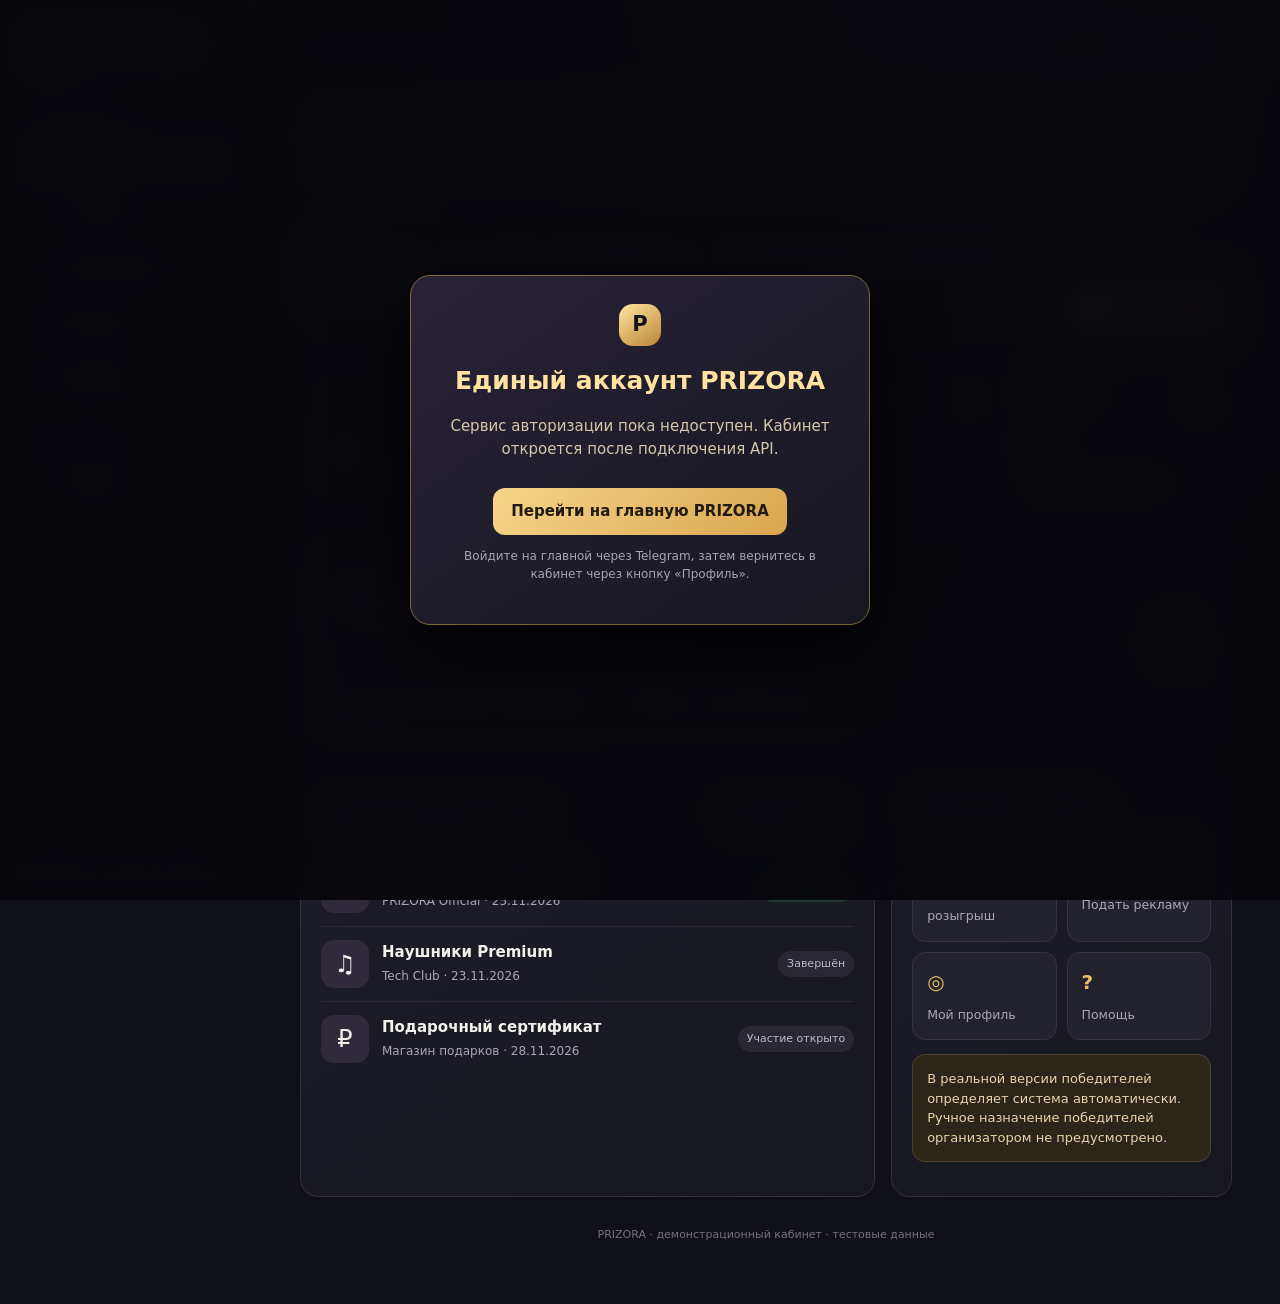
==== commit 9dffa5d8: "Show verified Telegram profile instead of demo identity fields" ====
--- a/cabinet-demo/index.html
+++ b/cabinet-demo/index.html
@@ -31,7 +31,7 @@
 const esc=s=>String(s??"").replace(/[&<>"']/g,c=>({"&":"&amp;","<":"&lt;",">":"&gt;",'"':"&quot;","'":"&#39;"}[c]));
 const currencies={RUB:{name:"Рубли",symbol:"₽",label:"РУБЛИ"},USD:{name:"Доллары США",symbol:"$",label:"USD"},EUR:{name:"Евро",symbol:"€",label:"EUR"},KZT:{name:"Тенге",symbol:"₸",label:"KZT"},CNY:{name:"Юани",symbol:"¥",label:"CNY"}};
 const saved=(()=>{try{return JSON.parse(localStorage.getItem("prizoraCabinetDemo")||"{}")}catch{return {}}})();
-const state={page:"overview",name:saved.name||"Сергей",entries:12,wins:2,created:0,contests:[{id:1,title:"Розыгрыш смартфона",prize:"Смартфон",icon:"▣",host:"PRIZORA Official",date:"25.11.2026",status:"Завершён",state:"win"},{id:2,title:"Наушники Premium",prize:"Наушники",icon:"♫",host:"Tech Club",date:"23.11.2026",status:"Завершён",state:"entered"},{id:3,title:"Подарочный сертификат",prize:"5 000 ₽",icon:"₽",host:"Магазин подарков",date:"28.11.2026",status:"Участие открыто",state:"entered"}],myContests:Array.isArray(saved.myContests)?saved.myContests:[{id:21,title:"Мой первый розыгрыш",prize:"500 ₽",icon:"₽",date:"29.11.2026",status:"Опубликован",entries:37,limit:100,winners:1,prizes:[]}],ads:[{id:31,title:"Баннер в PRIZORA",period:"7 дней",price:299,status:"На модерации"}]};
+const state={page:"overview",name:saved.name||"Пользователь PRIZORA",telegramUsername:"",entries:12,wins:2,created:0,contests:[{id:1,title:"Розыгрыш смартфона",prize:"Смартфон",icon:"▣",host:"PRIZORA Official",date:"25.11.2026",status:"Завершён",state:"win"},{id:2,title:"Наушники Premium",prize:"Наушники",icon:"♫",host:"Tech Club",date:"23.11.2026",status:"Завершён",state:"entered"},{id:3,title:"Подарочный сертификат",prize:"5 000 ₽",icon:"₽",host:"Магазин подарков",date:"28.11.2026",status:"Участие открыто",state:"entered"}],myContests:Array.isArray(saved.myContests)?saved.myContests:[{id:21,title:"Мой первый розыгрыш",prize:"500 ₽",icon:"₽",date:"29.11.2026",status:"Опубликован",entries:37,limit:100,winners:1,prizes:[]}],ads:[{id:31,title:"Баннер в PRIZORA",period:"7 дней",price:299,status:"На модерации"}]};
 function persist(){try{localStorage.setItem("prizoraCabinetDemo",JSON.stringify({name:state.name,myContests:state.myContests}))}catch{toast("Не удалось сохранить: возможно, переполнено хранилище браузера")}}
 function money(n,s="₽"){return new Intl.NumberFormat("ru-RU").format(n)+" "+s}
 function button(text,action,cls="gold"){return '<button class="btn '+cls+'" data-action="'+action+'">'+text+'</button>'}
@@ -43,7 +43,7 @@
 document.querySelectorAll("[data-page]").forEach(b=>b.classList.toggle("active",b.dataset.page===state.page));let out="";
 if(state.page==="overview"){
 out=head("ЛИЧНЫЙ КАБИНЕТ","Добро пожаловать, "+esc(state.name),"Ваши розыгрыши, результаты и управление PRIZORA.",button("Создать розыгрыш","new-contest"));
-out+='<div class="grid stats">'+stat("Участий",state.entries,"Всего регистраций","♧")+stat("Побед",state.wins,"Демо-результаты","✧")+stat("Мои розыгрыши",state.myContests.length,"Как организатор","✦")+stat("Реклама",state.ads.length,"Заявки и размещения","▧")+'</div><div class="hero"><div><div class="eyebrow">ВАШ PRIZORA ID</div><h2>Один аккаунт — все возможности</h2><p>Участвуйте в конкурсах, запускайте собственные розыгрыши и управляйте рекламными заявками.</p><div style="margin-top:16px">'+button("Открыть кабинет участника","go-participant","soft")+' '+button("Кабинет организатора","go-organizer","ghost")+'</div></div><div class="hero-symbol">✧</div></div><div class="grid cols"><div class="card"><div class="section-title"><h2>Последняя активность</h2>'+button("Вся история","go-participant","ghost")+'</div>'+state.contests.slice(0,3).map(row).join("")+'</div><div class="card"><div class="section-title"><h2>Быстрые действия</h2></div><div class="quick"><button data-action="new-contest"><b>＋</b><small>Создать розыгрыш</small></button><button data-action="ad-new"><b>▧</b><small>Подать рекламу</small></button><button data-action="go-profile"><b>◎</b><small>Мой профиль</small></button><button data-action="go-help"><b>?</b><small>Помощь</small></button></div><div class="notice">В реальной версии победителей определяет система автоматически. Ручное назначение победителей организатором не предусмотрено.</div></div></div>';
+out+='<div class="grid stats">'+stat("Участий",state.entries,"Всего регистраций","♧")+stat("Побед",state.wins,"Демо-результаты","✧")+stat("Мои розыгрыши",state.myContests.length,"Как организатор","✦")+stat("Реклама",state.ads.length,"Заявки и размещения","▧")+'</div><div class="hero"><div><div class="eyebrow">ЕДИНЫЙ TELEGRAM-АККАУНТ</div><h2>Один аккаунт — все возможности</h2><p>Участвуйте в конкурсах, запускайте собственные розыгрыши и управляйте рекламными заявками.</p><div style="margin-top:16px">'+button("Открыть кабинет участника","go-participant","soft")+' '+button("Кабинет организатора","go-organizer","ghost")+'</div></div><div class="hero-symbol">✧</div></div><div class="grid cols"><div class="card"><div class="section-title"><h2>Последняя активность</h2>'+button("Вся история","go-participant","ghost")+'</div>'+state.contests.slice(0,3).map(row).join("")+'</div><div class="card"><div class="section-title"><h2>Быстрые действия</h2></div><div class="quick"><button data-action="new-contest"><b>＋</b><small>Создать розыгрыш</small></button><button data-action="ad-new"><b>▧</b><small>Подать рекламу</small></button><button data-action="go-profile"><b>◎</b><small>Мой профиль</small></button><button data-action="go-help"><b>?</b><small>Помощь</small></button></div><div class="notice">В реальной версии победителей определяет система автоматически. Ручное назначение победителей организатором не предусмотрено.</div></div></div>';
 }
 if(state.page==="participant"){
 out=head("МОИ РОЗЫГРЫШИ","Кабинет участника","История регистраций, результаты и уведомления о победах.");
@@ -58,8 +58,8 @@
 out+='<div class="grid stats">'+stat("Заявки",state.ads.length,"Ваши обращения","▧")+stat("На модерации",1,"Демо-статус","◷")+stat("Активные",0,"Размещения","◉")+stat("Тариф от","299 ₽","Пример тарифа","₽")+'</div><div class="card"><div class="section-title"><h2>Тарифы размещения</h2><span class="pill gold">Пример тарифов</span></div><div class="grid stats"><div class="card"><h2>7 дней</h2><div class="stat-num">299 ₽</div></div><div class="card"><h2>14 дней</h2><div class="stat-num">499 ₽</div></div><div class="card"><h2>30 дней</h2><div class="stat-num">999 ₽</div></div></div><div class="section-title"><h2>Мои заявки</h2></div>'+state.ads.map(a=>'<div class="rowitem"><div class="prizeicon">▧</div><div class="detail"><strong>'+esc(a.title)+'</strong><small>'+esc(a.period)+' · '+money(a.price)+'</small></div><span class="pill gold">'+esc(a.status)+'</span></div>').join("")+'<div class="notice">Реальная модерация и оплата пока не подключены.</div></div>';
 }
 if(state.page==="profile"){
-out=head("АККАУНТ","Мой профиль","Общие данные демонстрационного аккаунта.");
-out+='<div class="card" style="max-width:720px"><div class="formgrid"><div class="field"><label>Имя</label><input id="profileName" value="'+esc(state.name)+'"></div><div class="field"><label>PRIZORA ID</label><input value="100245" disabled></div><div class="field"><label>Telegram</label><input value="@demo_user" disabled></div></div><div class="notice">Авторизация и идентификатор будут связаны с Telegram после подключения серверной части.</div>'+button("Сохранить профиль","profile-save")+'</div>';
+out=head("АККАУНТ","Мой профиль","Данные подтверждённого Telegram-аккаунта.");
+out+='<div class="card" style="max-width:720px"><div class="formgrid"><div class="field"><label>Имя</label><input id="profileName" value="'+esc(state.name)+'"></div><div class="field"><label>Telegram</label><input value="'+esc(state.telegramUsername||"Подключён")+'" disabled></div></div><div class="notice">Вход подтверждён через Telegram. Остальные разделы кабинета пока содержат демонстрационные данные.</div>'+button("Сохранить профиль","profile-save")+'</div>';
 }
 if(state.page==="help"){
 out=head("ПОДДЕРЖКА","Помощь и условия","Информация для участника, организатора и рекламодателя.");
@@ -125,9 +125,12 @@
       }
       const user = result.user;
       const name = user.display_name || user.username || user.first_name || "Пользователь PRIZORA";
+      state.name = name;
+      state.telegramUsername = user.username ? "@" + user.username : "Подключён";
       if (nameNode) nameNode.textContent = name;
+      render();
       if (avatar) avatar.textContent = Array.from(name)[0] || "P";
-      if (label) label.textContent = "Telegram ID: " + user.telegram_id + " · демонстрационные данные";
+      if (label) label.textContent = "Аккаунт Telegram подключён · демонстрационные данные";
       if (gate) gate.hidden = true;
     } catch (_) {
       message.textContent = "Сервис авторизации пока недоступен. Кабинет откроется после подключения API.";
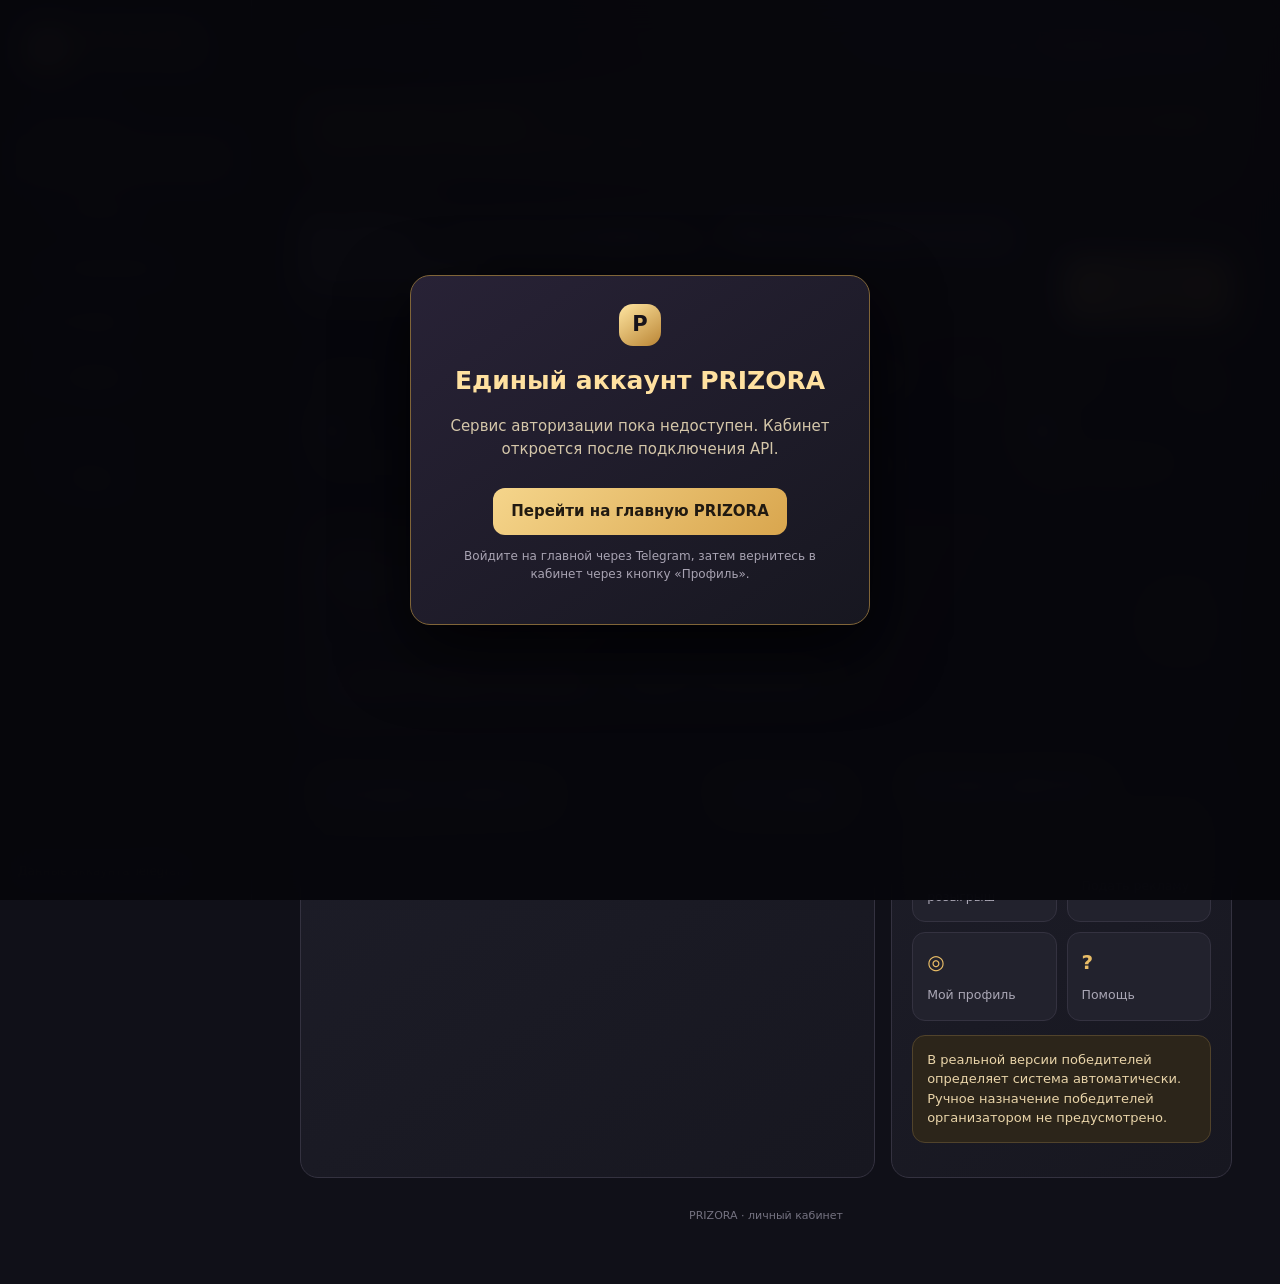
==== commit 0a13b4d3: "Remove fake cabinet records and prepare live account view" ====
--- a/cabinet-demo/index.html
+++ b/cabinet-demo/index.html
@@ -1,7 +1,7 @@
 <!doctype html>
 <html lang="ru">
 <head>
-<meta charset="utf-8"><meta name="viewport" content="width=device-width,initial-scale=1"><meta name="theme-color" content="#101018">
+<meta charset="utf-8"><meta name="viewport" content="width=device-width,initial-scale=1"><meta name="theme-color" content="#101018"><meta name="prizora-auth-api-origin" content="">
 <title>PRIZORA — личный кабинет</title>
 <style>
 :root{--bg:#101018;--panel:#191923;--panel2:#22212d;--line:#343240;--gold:#e9bd67;--gold2:#f7d995;--text:#f4f1ea;--muted:#aaa7b5;--green:#75d6a5;--red:#ee9292;--blue:#9dbbf0;--r:18px}
@@ -22,17 +22,16 @@
 <body><div id="prizora-cabinet-auth-gate" role="dialog" aria-modal="true" aria-labelledby="prizora-auth-title"><div class="prizora-auth-card"><div class="brandmark" style="margin:0 auto 16px">P</div><h1 id="prizora-auth-title">Единый аккаунт PRIZORA</h1><p id="prizora-auth-message">Проверяем вход через Telegram…</p><a href="https://prizora-mini-960242.apps.dada-tuda.ru/">Перейти на главную PRIZORA</a><p class="prizora-auth-note">Войдите на главной через Telegram, затем вернитесь в кабинет через кнопку «Профиль».</p></div></div><div class="shell">
 <aside class="side"><div class="brand"><div class="brandmark">P</div><div><strong>PRIZORA</strong><small>ЛИЧНЫЙ КАБИНЕТ</small></div></div><div class="nav-label">МОЙ АККАУНТ</div>
 <nav class="nav" id="nav"><button class="active" data-page="overview"><span class="ico">◈</span><span>Обзор</span></button><button data-page="participant"><span class="ico">♧</span><span>Участник</span></button><button data-page="organizer"><span class="ico">✦</span><span>Организатор</span></button><button data-page="advertiser"><span class="ico">▧</span><span>Реклама</span></button><button data-page="profile"><span class="ico">◎</span><span>Профиль</span></button></nav>
-<div class="nav-label" style="margin-top:20px">ИНФОРМАЦИЯ</div><nav class="nav"><button data-page="help"><span class="ico">?</span><span>Помощь</span></button></nav><div class="side-foot">Демо-режим · данные примера</div></aside>
+<div class="nav-label" style="margin-top:20px">ИНФОРМАЦИЯ</div><nav class="nav"><button data-page="help"><span class="ico">?</span><span>Помощь</span></button></nav><div class="side-foot">Данные аккаунта Telegram</div></aside>
 <main><header class="top"><div class="crumb">PRIZORA / <span id="crumb">ОБЗОР</span></div><div class="user"><div class="avatar">С</div><div><span id="userName">Сергей</span><small id="telegramAccountLabel">Проверка аккаунта…</small></div></div></header>
-<div class="demo-banner"><div><strong>Демонстрационный кабинет PRIZORA</strong><p>Интерфейс и черновики работают в этом браузере. Авторизация Telegram, публикация, платежи и реальные данные подключаются отдельно.</p></div><a href="https://prizora-mini-960242.apps.dada-tuda.ru/">На главную PRIZORA</a></div>
-<section id="content"></section><footer>PRIZORA · демонстрационный кабинет · тестовые данные</footer></main></div>
+<div class="demo-banner"><div><strong>Личный кабинет PRIZORA</strong><p>Профиль, баланс, конкурсы и рекламные заявки загружаются из единой базы PRIZORA.</p></div><a href="https://prizora-mini-960242.apps.dada-tuda.ru/">На главную PRIZORA</a></div>
+<section id="content"></section><footer>PRIZORA · личный кабинет</footer></main></div>
 <script>
 const $=id=>document.getElementById(id);
 const esc=s=>String(s??"").replace(/[&<>"']/g,c=>({"&":"&amp;","<":"&lt;",">":"&gt;",'"':"&quot;","'":"&#39;"}[c]));
 const currencies={RUB:{name:"Рубли",symbol:"₽",label:"РУБЛИ"},USD:{name:"Доллары США",symbol:"$",label:"USD"},EUR:{name:"Евро",symbol:"€",label:"EUR"},KZT:{name:"Тенге",symbol:"₸",label:"KZT"},CNY:{name:"Юани",symbol:"¥",label:"CNY"}};
-const saved=(()=>{try{return JSON.parse(localStorage.getItem("prizoraCabinetDemo")||"{}")}catch{return {}}})();
-const state={page:"overview",name:saved.name||"Пользователь PRIZORA",telegramUsername:"",entries:12,wins:2,created:0,contests:[{id:1,title:"Розыгрыш смартфона",prize:"Смартфон",icon:"▣",host:"PRIZORA Official",date:"25.11.2026",status:"Завершён",state:"win"},{id:2,title:"Наушники Premium",prize:"Наушники",icon:"♫",host:"Tech Club",date:"23.11.2026",status:"Завершён",state:"entered"},{id:3,title:"Подарочный сертификат",prize:"5 000 ₽",icon:"₽",host:"Магазин подарков",date:"28.11.2026",status:"Участие открыто",state:"entered"}],myContests:Array.isArray(saved.myContests)?saved.myContests:[{id:21,title:"Мой первый розыгрыш",prize:"500 ₽",icon:"₽",date:"29.11.2026",status:"Опубликован",entries:37,limit:100,winners:1,prizes:[]}],ads:[{id:31,title:"Баннер в PRIZORA",period:"7 дней",price:299,status:"На модерации"}]};
-function persist(){try{localStorage.setItem("prizoraCabinetDemo",JSON.stringify({name:state.name,myContests:state.myContests}))}catch{toast("Не удалось сохранить: возможно, переполнено хранилище браузера")}}
+const state={page:"overview",name:"Пользователь PRIZORA",telegramUsername:"",entries:0,wins:0,active:0,balance:0,created:0,contests:[],myContests:[],ads:[]};
+function persist(){}
 function money(n,s="₽"){return new Intl.NumberFormat("ru-RU").format(n)+" "+s}
 function button(text,action,cls="gold"){return '<button class="btn '+cls+'" data-action="'+action+'">'+text+'</button>'}
 function head(kicker,title,desc,act=""){return '<div class="page-head"><div><div class="eyebrow">'+kicker+'</div><h1>'+title+'</h1><p class="sub">'+desc+'</p></div>'+act+'</div>'}
@@ -47,23 +46,23 @@
 }
 if(state.page==="participant"){
 out=head("МОИ РОЗЫГРЫШИ","Кабинет участника","История регистраций, результаты и уведомления о победах.");
-out+='<div class="grid stats">'+stat("Всего участий",state.entries,"Демо-история","♧")+stat("Победы",state.wins,"Пример результатов","✧")+stat("Активные",1,"Можно участвовать","◉")+stat("Процент побед",Math.round(state.wins/state.entries*100)+"%","Демо-статистика","％")+'</div><div class="card"><div class="section-title"><h2>Мои участия и результаты</h2><span class="pill">'+state.contests.length+' записи</span></div>'+state.contests.map(row).join("")+'<div class="notice">Здесь показана демонстрационная история. Реальные участия появятся после подключения Telegram-аккаунта.</div></div>';
+out+='<div class="grid stats">'+stat("Всего участий",state.entries,"Все регистрации","♧")+stat("Победы",state.wins,"Результаты розыгрышей","✧")+stat("Активные",state.active,"Регистрация открыта","◉")+stat("Процент побед",state.entries?Math.round(state.wins/state.entries*100)+"%":"0%","По истории участий","％")+'</div><div class="card"><div class="section-title"><h2>Мои участия и результаты</h2><span class="pill">'+state.contests.length+' записи</span></div>'+state.contests.map(row).join("")+'<div class="notice">Здесь отображаются ваши регистрации и результаты из базы PRIZORA.</div></div>';
 }
 if(state.page==="organizer"){
 out=head("ОРГАНИЗАТОР","Управление розыгрышами","Создавайте конкурсы, добавляйте несколько призов и отслеживайте участников.",button("＋ Новый розыгрыш","new-contest"));
-out+='<div class="grid stats">'+stat("Мои розыгрыши",state.myContests.length,"Создано","✦")+stat("Участники",state.myContests.reduce((a,c)=>a+(Number(c.entries)||0),0),"Во всех конкурсах","♧")+stat("Опубликовано",state.myContests.filter(c=>c.status==="Опубликован").length,"Демо-статусы","◉")+stat("Черновики",state.myContests.filter(c=>c.status==="Черновик").length,"В этом браузере","✎")+'</div><div class="card"><div class="section-title"><h2>Мои розыгрыши</h2><span class="pill">Демо-данные</span></div><div class="tablewrap"><table><thead><tr><th>Розыгрыш</th><th>Призы</th><th>Участники</th><th>Статус</th><th>Действие</th></tr></thead><tbody>'+state.myContests.map(c=>'<tr><td><b>'+esc(c.title)+'</b><br><small style="color:var(--muted)">#'+c.id+' · '+esc(c.date)+'</small></td><td>'+esc(c.prize)+'</td><td>'+Number(c.entries||0)+' / '+Number(c.limit||0)+'</td><td><span class="pill '+(c.status==="Черновик"?"gold":"green")+'">'+esc(c.status)+'</span></td><td><button class="btn ghost" data-action="contest-details" data-id="'+c.id+'">Состав</button></td></tr>').join("")+'</tbody></table></div><div class="notice">Черновики сохраняются в памяти этого браузера. Реальная публикация, проверка подписки, регистрация и автоматический розыгрыш требуют подключения серверной части.</div></div>';
+out+='<div class="grid stats">'+stat("Мои розыгрыши",state.myContests.length,"Создано","✦")+stat("Участники",state.myContests.reduce((a,c)=>a+(Number(c.entries)||0),0),"Во всех конкурсах","♧")+stat("Опубликовано",state.myContests.filter(c=>c.status==="Опубликован").length,"В базе PRIZORA","◉")+stat("Черновики",state.myContests.filter(c=>c.status==="Черновик").length,"Сохранённые черновики","✎")+'</div><div class="card"><div class="section-title"><h2>Мои розыгрыши</h2><span class="pill">Демо-данные</span></div><div class="tablewrap"><table><thead><tr><th>Розыгрыш</th><th>Призы</th><th>Участники</th><th>Статус</th><th>Действие</th></tr></thead><tbody>'+state.myContests.map(c=>'<tr><td><b>'+esc(c.title)+'</b><br><small style="color:var(--muted)">#'+c.id+' · '+esc(c.date)+'</small></td><td>'+esc(c.prize)+'</td><td>'+Number(c.entries||0)+' / '+Number(c.limit||0)+'</td><td><span class="pill '+(c.status==="Черновик"?"gold":"green")+'">'+esc(c.status)+'</span></td><td><button class="btn ghost" data-action="contest-details" data-id="'+c.id+'">Состав</button></td></tr>').join("")+'</tbody></table></div><div class="notice">Черновики сохраняются в памяти этого браузера. Реальная публикация, проверка подписки, регистрация и автоматический розыгрыш требуют подключения серверной части.</div></div>';
 }
 if(state.page==="advertiser"){
 out=head("РЕКЛАМОДАТЕЛЬ","Рекламный кабинет","Заявки на размещение, условия и тарифы.",button("＋ Новая заявка","ad-new"));
-out+='<div class="grid stats">'+stat("Заявки",state.ads.length,"Ваши обращения","▧")+stat("На модерации",1,"Демо-статус","◷")+stat("Активные",0,"Размещения","◉")+stat("Тариф от","299 ₽","Пример тарифа","₽")+'</div><div class="card"><div class="section-title"><h2>Тарифы размещения</h2><span class="pill gold">Пример тарифов</span></div><div class="grid stats"><div class="card"><h2>7 дней</h2><div class="stat-num">299 ₽</div></div><div class="card"><h2>14 дней</h2><div class="stat-num">499 ₽</div></div><div class="card"><h2>30 дней</h2><div class="stat-num">999 ₽</div></div></div><div class="section-title"><h2>Мои заявки</h2></div>'+state.ads.map(a=>'<div class="rowitem"><div class="prizeicon">▧</div><div class="detail"><strong>'+esc(a.title)+'</strong><small>'+esc(a.period)+' · '+money(a.price)+'</small></div><span class="pill gold">'+esc(a.status)+'</span></div>').join("")+'<div class="notice">Реальная модерация и оплата пока не подключены.</div></div>';
+out+='<div class="grid stats">'+stat("Заявки",state.ads.length,"Ваши обращения","▧")+stat("На модерации",1,"Демо-статус","◷")+stat("Активные",0,"Размещения","◉")+stat("Тариф от","299 ₽","Пример тарифа","₽")+'</div><div class="card"><div class="section-title"><h2>Тарифы размещения</h2><span class="pill gold">Пример тарифов</span></div><div class="grid stats"><div class="card"><h2>7 дней</h2><div class="stat-num">299 ₽</div></div><div class="card"><h2>14 дней</h2><div class="stat-num">499 ₽</div></div><div class="card"><h2>30 дней</h2><div class="stat-num">999 ₽</div></div></div><div class="section-title"><h2>Мои заявки</h2></div>'+state.ads.map(a=>'<div class="rowitem"><div class="prizeicon">▧</div><div class="detail"><strong>'+esc(a.title)+'</strong><small>'+esc(a.period)+' · '+money(a.price)+'</small></div><span class="pill gold">'+esc(a.status)+'</span></div>').join("")+'<div class="notice">Статусы рекламных заявок загружаются из базы PRIZORA.</div></div>';
 }
 if(state.page==="profile"){
 out=head("АККАУНТ","Мой профиль","Данные подтверждённого Telegram-аккаунта.");
-out+='<div class="card" style="max-width:720px"><div class="formgrid"><div class="field"><label>Имя</label><input id="profileName" value="'+esc(state.name)+'"></div><div class="field"><label>Telegram</label><input value="'+esc(state.telegramUsername||"Подключён")+'" disabled></div></div><div class="notice">Вход подтверждён через Telegram. Остальные разделы кабинета пока содержат демонстрационные данные.</div>'+button("Сохранить профиль","profile-save")+'</div>';
+out+='<div class="card" style="max-width:720px"><div class="formgrid"><div class="field"><label>Имя</label><input id="profileName" value="'+esc(state.name)+'"></div><div class="field"><label>Telegram</label><input value="'+esc(state.telegramUsername||"Подключён")+'" disabled></div></div><div class="notice">Имя и Telegram-профиль получены из подтверждённого аккаунта.</div>'+button("Сохранить профиль","profile-save")+'</div>';
 }
 if(state.page==="help"){
 out=head("ПОДДЕРЖКА","Помощь и условия","Информация для участника, организатора и рекламодателя.");
-out+='<div class="grid cols"><div class="card"><h2>Как участвовать?</h2><p class="sub">Откройте розыгрыш, ознакомьтесь с условиями и нажмите «Принять участие».</p><div class="divider"></div><h2>Как организовать?</h2><p class="sub">Создайте конкурс, добавьте призы и настройте условия. В реальной системе победители определяются автоматически.</p><div class="divider"></div><h2>Как разместить рекламу?</h2><p class="sub">Подайте заявку, выберите срок и приложите материал. Размещение начинается после проверки и оплаты.</p></div><div class="card"><h2>Честный розыгрыш</h2><p class="sub">Состав призов и результаты должны быть доступны участникам. Организатор не может назначить победителя вручную.</p><div class="notice">Этот кабинет пока является демонстрационным интерфейсом.</div></div></div>';
+out+='<div class="grid cols"><div class="card"><h2>Как участвовать?</h2><p class="sub">Откройте розыгрыш, ознакомьтесь с условиями и нажмите «Принять участие».</p><div class="divider"></div><h2>Как организовать?</h2><p class="sub">Создайте конкурс, добавьте призы и настройте условия. В реальной системе победители определяются автоматически.</p><div class="divider"></div><h2>Как разместить рекламу?</h2><p class="sub">Подайте заявку, выберите срок и приложите материал. Размещение начинается после проверки и оплаты.</p></div><div class="card"><h2>Честный розыгрыш</h2><p class="sub">Состав призов и результаты должны быть доступны участникам. Организатор не может назначить победителя вручную.</p><div class="notice">Данные кабинета доступны после подтверждения Telegram-аккаунта.</div></div></div>';
 }
 $("content").innerHTML=out;bind();
 }
@@ -72,9 +71,9 @@
 function go(page){state.page=page;render();window.scrollTo({top:0,behavior:"smooth"})}
 function act(a,id){
 if(a.startsWith("go-")){go(a.slice(3));return}
-if(a==="new-contest"){go("organizer");openForm();return}
-if(a==="ad-new"){go("advertiser");openAdForm();return}
-if(a==="profile-save"){state.name=$("profileName").value.trim()||state.name;persist();$("userName").textContent=state.name;toast("Имя сохранено в демо-профиле");return}
+if(a==="new-contest"){toast("Создание конкурсов пока доступно в Telegram-боте");return}
+if(a==="ad-new"){toast("Оформление рекламных заявок будет открыто после подключения серверного процесса");return}
+if(a==="profile-save"){toast("Имя аккаунта подтверждается Telegram и здесь не редактируется");return}
 if(a==="contest-details"){const c=state.myContests.find(x=>x.id===Number(id));if(c){const list=(c.prizes||[]).map((p,i)=>(i+1)+". "+p.name+" — "+p.quantity+" шт.").join("\n");alert(c.title+"\n\nПризы:\n"+(list||c.prize)+"\n\nПобедителей: "+(c.winners||1)+"\nУчастники: "+(c.entries||0));}return}
 }
 function openForm(){
@@ -100,7 +99,10 @@
 </script>
 <script id="prizora-cabinet-auth">
 (() => {
-  const AUTH_API = "https://prizora-mini-960242.apps.dada-tuda.ru/auth";
+  const configuredOrigin = (window.PRIZORA_AUTH_API_ORIGIN || document.querySelector('meta[name="prizora-auth-api-origin"]')?.content || "").trim();
+  const API_ORIGIN = configuredOrigin.replace(/\/+$/, "");
+  const AUTH_API = API_ORIGIN + "/auth";
+  const DATA_API = API_ORIGIN + "/api";
   const gate = document.getElementById("prizora-cabinet-auth-gate");
   const message = document.getElementById("prizora-auth-message");
   const label = document.getElementById("telegramAccountLabel");
@@ -123,14 +125,64 @@
         if (label) label.textContent = "Требуется вход через Telegram";
         return;
       }
+      const cabinetResponse = await fetch(DATA_API + "/cabinet", {
+        method: "GET",
+        mode: "cors",
+        credentials: "include",
+        cache: "no-store",
+        headers: { "Accept": "application/json" }
+      });
+      if (!cabinetResponse.ok) throw new Error("cabinet_api_unavailable");
+      const data = await cabinetResponse.json();
       const user = result.user;
       const name = user.display_name || user.username || user.first_name || "Пользователь PRIZORA";
+      const joined = Array.isArray(data.joined_contests) ? data.joined_contests : [];
+      const owned = Array.isArray(data.my_contests) ? data.my_contests : [];
+      const campaigns = Array.isArray(data.ad_campaigns) ? data.ad_campaigns : [];
       state.name = name;
       state.telegramUsername = user.username ? "@" + user.username : "Подключён";
+      state.balance = Number(data.wallet?.balance_kopecks || 0) / 100;
+      state.entries = joined.length;
+      state.wins = joined.filter(contest => {
+        try {
+          return JSON.parse(contest.winners_json || "[]").some(winner => Number(winner.user_id) === Number(user.telegram_id));
+        } catch (_) { return false; }
+      }).length;
+      state.contests = joined.map(contest => ({
+        id: contest.contest_id,
+        title: contest.prize_name,
+        prize: contest.prize_name,
+        host: "PRIZORA",
+        date: contest.joined_at,
+        status: contest.drawn_at ? "Завершён" : "Участие открыто",
+        state: (() => {
+          try {
+            return JSON.parse(contest.winners_json || "[]").some(winner => Number(winner.user_id) === Number(user.telegram_id)) ? "win" : "entered";
+          } catch (_) { return "entered"; }
+        })()
+      }));
+      state.myContests = owned.map(contest => ({
+        id: contest.contest_id,
+        title: contest.prize_name,
+        prize: contest.prize_name,
+        date: contest.created_at,
+        status: contest.drawn_at ? "Завершён" : "Опубликован",
+        entries: Number(contest.participant_count || 0),
+        limit: Number(contest.participant_limit || 0),
+        winners: Number(contest.winner_count || 0),
+        prizes: []
+      }));
+      state.ads = campaigns.map(campaign => ({
+        id: campaign.campaign_id,
+        title: campaign.title,
+        period: Number(campaign.requested_days || 0) + " дней",
+        price: "—",
+        status: campaign.status
+      }));
       if (nameNode) nameNode.textContent = name;
       render();
       if (avatar) avatar.textContent = Array.from(name)[0] || "P";
-      if (label) label.textContent = "Аккаунт Telegram подключён · демонстрационные данные";
+      if (label) label.textContent = "Аккаунт Telegram подключён";
       if (gate) gate.hidden = true;
     } catch (_) {
       message.textContent = "Сервис авторизации пока недоступен. Кабинет откроется после подключения API.";
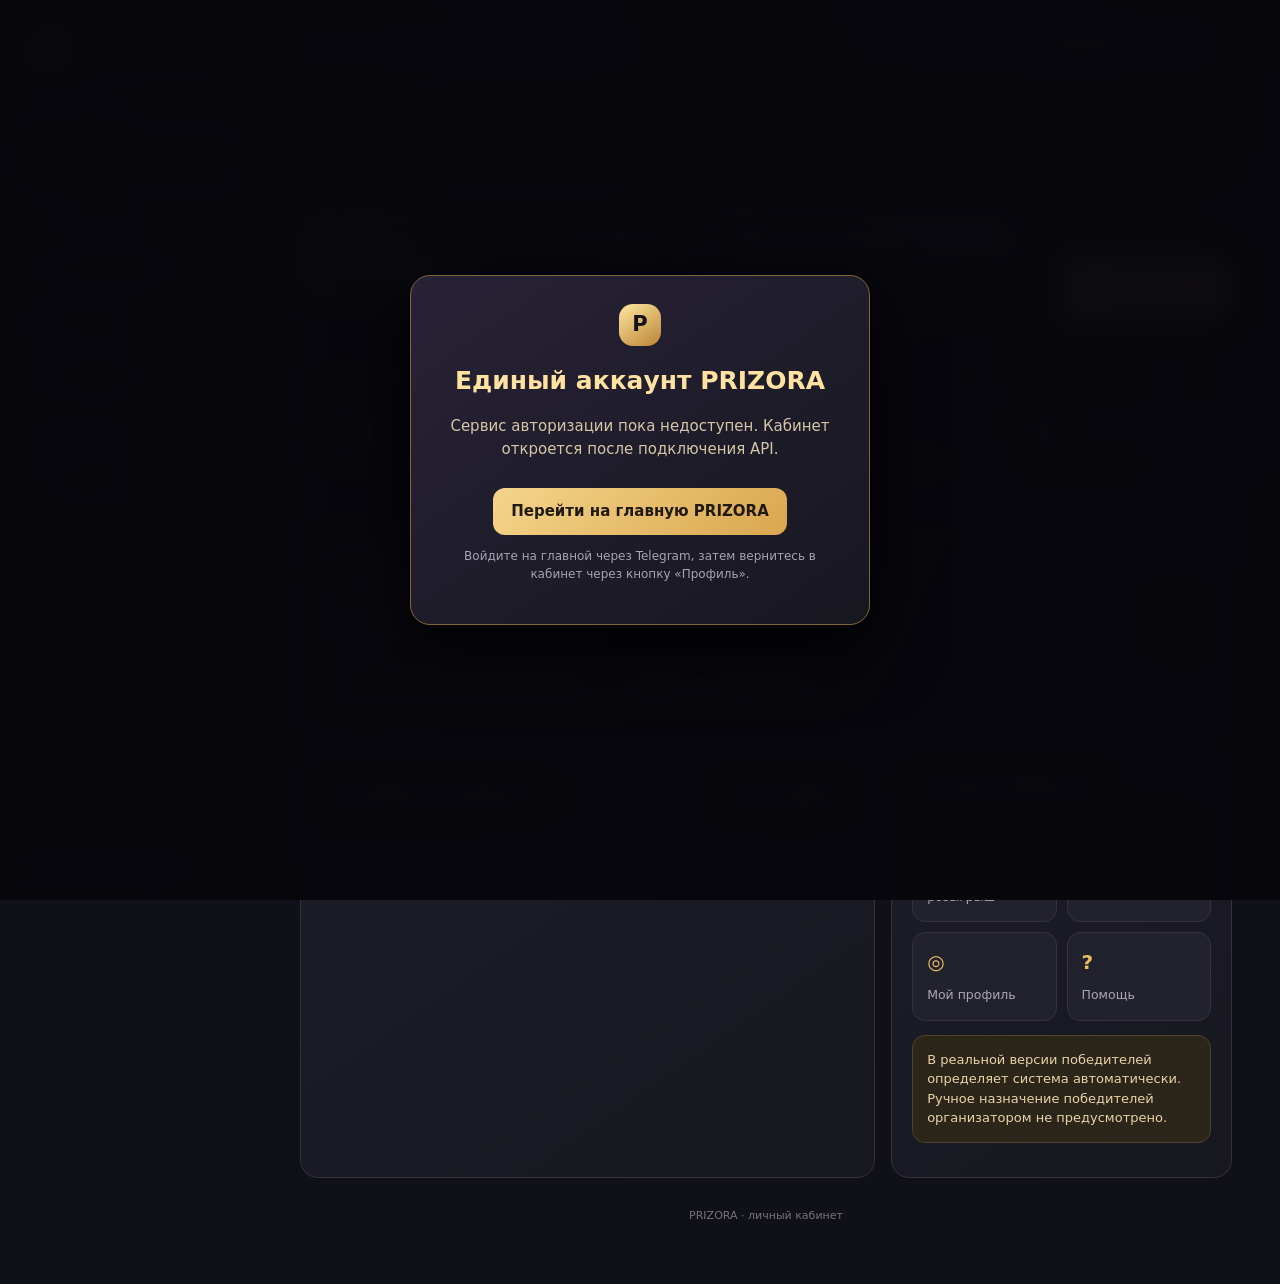
==== commit 472690a1: "Show real wallet and contest metrics in cabinet" ====
--- a/cabinet-demo/index.html
+++ b/cabinet-demo/index.html
@@ -42,7 +42,7 @@
 document.querySelectorAll("[data-page]").forEach(b=>b.classList.toggle("active",b.dataset.page===state.page));let out="";
 if(state.page==="overview"){
 out=head("ЛИЧНЫЙ КАБИНЕТ","Добро пожаловать, "+esc(state.name),"Ваши розыгрыши, результаты и управление PRIZORA.",button("Создать розыгрыш","new-contest"));
-out+='<div class="grid stats">'+stat("Участий",state.entries,"Всего регистраций","♧")+stat("Побед",state.wins,"Демо-результаты","✧")+stat("Мои розыгрыши",state.myContests.length,"Как организатор","✦")+stat("Реклама",state.ads.length,"Заявки и размещения","▧")+'</div><div class="hero"><div><div class="eyebrow">ЕДИНЫЙ TELEGRAM-АККАУНТ</div><h2>Один аккаунт — все возможности</h2><p>Участвуйте в конкурсах, запускайте собственные розыгрыши и управляйте рекламными заявками.</p><div style="margin-top:16px">'+button("Открыть кабинет участника","go-participant","soft")+' '+button("Кабинет организатора","go-organizer","ghost")+'</div></div><div class="hero-symbol">✧</div></div><div class="grid cols"><div class="card"><div class="section-title"><h2>Последняя активность</h2>'+button("Вся история","go-participant","ghost")+'</div>'+state.contests.slice(0,3).map(row).join("")+'</div><div class="card"><div class="section-title"><h2>Быстрые действия</h2></div><div class="quick"><button data-action="new-contest"><b>＋</b><small>Создать розыгрыш</small></button><button data-action="ad-new"><b>▧</b><small>Подать рекламу</small></button><button data-action="go-profile"><b>◎</b><small>Мой профиль</small></button><button data-action="go-help"><b>?</b><small>Помощь</small></button></div><div class="notice">В реальной версии победителей определяет система автоматически. Ручное назначение победителей организатором не предусмотрено.</div></div></div>';
+out+='<div class="grid stats">'+stat("Баланс",money(state.balance),"Кошелёк PRIZORA","₽")+stat("Участий",state.entries,"Всего регистраций","♧")+stat("Побед",state.wins,"Результаты розыгрышей","✧")+stat("Мои розыгрыши",state.myContests.length,"Как организатор","✦")+'</div><div class="hero"><div><div class="eyebrow">ЕДИНЫЙ TELEGRAM-АККАУНТ</div><h2>Один аккаунт — все возможности</h2><p>Участвуйте в конкурсах, запускайте собственные розыгрыши и управляйте рекламными заявками.</p><div style="margin-top:16px">'+button("Открыть кабинет участника","go-participant","soft")+' '+button("Кабинет организатора","go-organizer","ghost")+'</div></div><div class="hero-symbol">✧</div></div><div class="grid cols"><div class="card"><div class="section-title"><h2>Последняя активность</h2>'+button("Вся история","go-participant","ghost")+'</div>'+state.contests.slice(0,3).map(row).join("")+'</div><div class="card"><div class="section-title"><h2>Быстрые действия</h2></div><div class="quick"><button data-action="new-contest"><b>＋</b><small>Создать розыгрыш</small></button><button data-action="ad-new"><b>▧</b><small>Подать рекламу</small></button><button data-action="go-profile"><b>◎</b><small>Мой профиль</small></button><button data-action="go-help"><b>?</b><small>Помощь</small></button></div><div class="notice">В реальной версии победителей определяет система автоматически. Ручное назначение победителей организатором не предусмотрено.</div></div></div>';
 }
 if(state.page==="participant"){
 out=head("МОИ РОЗЫГРЫШИ","Кабинет участника","История регистраций, результаты и уведомления о победах.");
@@ -50,7 +50,7 @@
 }
 if(state.page==="organizer"){
 out=head("ОРГАНИЗАТОР","Управление розыгрышами","Создавайте конкурсы, добавляйте несколько призов и отслеживайте участников.",button("＋ Новый розыгрыш","new-contest"));
-out+='<div class="grid stats">'+stat("Мои розыгрыши",state.myContests.length,"Создано","✦")+stat("Участники",state.myContests.reduce((a,c)=>a+(Number(c.entries)||0),0),"Во всех конкурсах","♧")+stat("Опубликовано",state.myContests.filter(c=>c.status==="Опубликован").length,"В базе PRIZORA","◉")+stat("Черновики",state.myContests.filter(c=>c.status==="Черновик").length,"Сохранённые черновики","✎")+'</div><div class="card"><div class="section-title"><h2>Мои розыгрыши</h2><span class="pill">Демо-данные</span></div><div class="tablewrap"><table><thead><tr><th>Розыгрыш</th><th>Призы</th><th>Участники</th><th>Статус</th><th>Действие</th></tr></thead><tbody>'+state.myContests.map(c=>'<tr><td><b>'+esc(c.title)+'</b><br><small style="color:var(--muted)">#'+c.id+' · '+esc(c.date)+'</small></td><td>'+esc(c.prize)+'</td><td>'+Number(c.entries||0)+' / '+Number(c.limit||0)+'</td><td><span class="pill '+(c.status==="Черновик"?"gold":"green")+'">'+esc(c.status)+'</span></td><td><button class="btn ghost" data-action="contest-details" data-id="'+c.id+'">Состав</button></td></tr>').join("")+'</tbody></table></div><div class="notice">Черновики сохраняются в памяти этого браузера. Реальная публикация, проверка подписки, регистрация и автоматический розыгрыш требуют подключения серверной части.</div></div>';
+out+='<div class="grid stats">'+stat("Мои розыгрыши",state.myContests.length,"Создано","✦")+stat("Участники",state.myContests.reduce((a,c)=>a+(Number(c.entries)||0),0),"Во всех конкурсах","♧")+stat("Опубликовано",state.myContests.filter(c=>c.status==="Опубликован").length,"В базе PRIZORA","◉")+stat("Черновики",state.myContests.filter(c=>c.status==="Черновик").length,"Сохранённые черновики","✎")+'</div><div class="card"><div class="section-title"><h2>Мои розыгрыши</h2><span class="pill">Данные PRIZORA</span></div><div class="tablewrap"><table><thead><tr><th>Розыгрыш</th><th>Призы</th><th>Участники</th><th>Статус</th><th>Действие</th></tr></thead><tbody>'+state.myContests.map(c=>'<tr><td><b>'+esc(c.title)+'</b><br><small style="color:var(--muted)">#'+c.id+' · '+esc(c.date)+'</small></td><td>'+esc(c.prize)+'</td><td>'+Number(c.entries||0)+' / '+Number(c.limit||0)+'</td><td><span class="pill '+(c.status==="Черновик"?"gold":"green")+'">'+esc(c.status)+'</span></td><td><button class="btn ghost" data-action="contest-details" data-id="'+c.id+'">Состав</button></td></tr>').join("")+'</tbody></table></div><div class="notice">Конкурсы и участники загружаются из общей базы PRIZORA. Управление конкурсами выполняется через Telegram-бот.</div></div>';
 }
 if(state.page==="advertiser"){
 out=head("РЕКЛАМОДАТЕЛЬ","Рекламный кабинет","Заявки на размещение, условия и тарифы.",button("＋ Новая заявка","ad-new"));
@@ -143,6 +143,7 @@
       state.telegramUsername = user.username ? "@" + user.username : "Подключён";
       state.balance = Number(data.wallet?.balance_kopecks || 0) / 100;
       state.entries = joined.length;
+      state.active = joined.filter(contest => !contest.drawn_at).length;
       state.wins = joined.filter(contest => {
         try {
           return JSON.parse(contest.winners_json || "[]").some(winner => Number(winner.user_id) === Number(user.telegram_id));
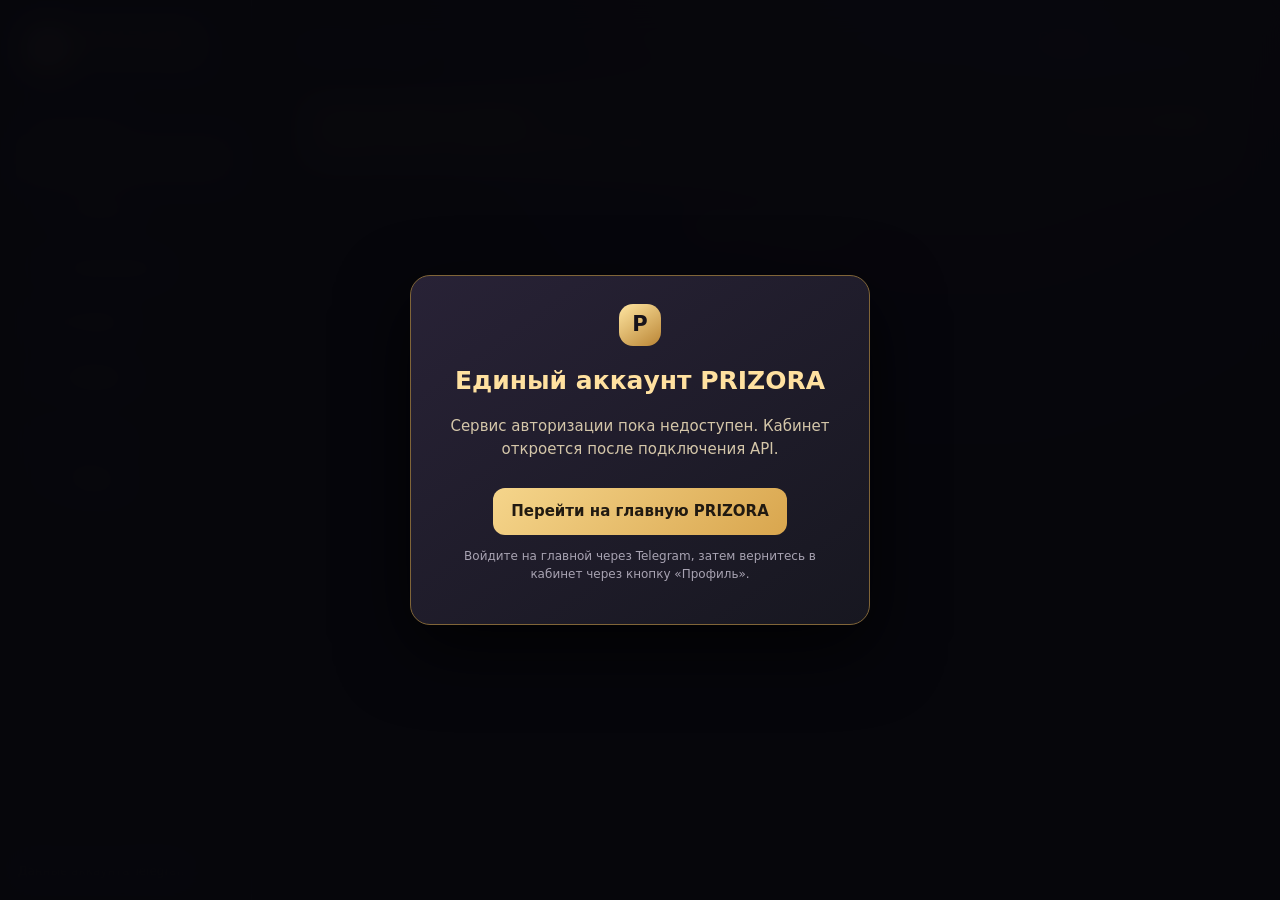
==== commit 6695ee62: "Remove sample ad prices and make Telegram profile read-only" ====
--- a/cabinet-demo/index.html
+++ b/cabinet-demo/index.html
@@ -54,11 +54,11 @@
 }
 if(state.page==="advertiser"){
 out=head("РЕКЛАМОДАТЕЛЬ","Рекламный кабинет","Заявки на размещение, условия и тарифы.",button("＋ Новая заявка","ad-new"));
-out+='<div class="grid stats">'+stat("Заявки",state.ads.length,"Ваши обращения","▧")+stat("На модерации",1,"Демо-статус","◷")+stat("Активные",0,"Размещения","◉")+stat("Тариф от","299 ₽","Пример тарифа","₽")+'</div><div class="card"><div class="section-title"><h2>Тарифы размещения</h2><span class="pill gold">Пример тарифов</span></div><div class="grid stats"><div class="card"><h2>7 дней</h2><div class="stat-num">299 ₽</div></div><div class="card"><h2>14 дней</h2><div class="stat-num">499 ₽</div></div><div class="card"><h2>30 дней</h2><div class="stat-num">999 ₽</div></div></div><div class="section-title"><h2>Мои заявки</h2></div>'+state.ads.map(a=>'<div class="rowitem"><div class="prizeicon">▧</div><div class="detail"><strong>'+esc(a.title)+'</strong><small>'+esc(a.period)+' · '+money(a.price)+'</small></div><span class="pill gold">'+esc(a.status)+'</span></div>').join("")+'<div class="notice">Статусы рекламных заявок загружаются из базы PRIZORA.</div></div>';
+out+='<div class="grid stats">'+stat("Заявки",state.ads.length,"Ваши обращения","▧")+stat("На модерации",state.ads.filter(a=>a.status==="pending_review").length,"Проверка заявок","◷")+stat("Активные",state.ads.filter(a=>a.status==="active").length,"Размещения","◉")+stat("Заявки",state.ads.length,"Всего рекламных заявок","▧")+'</div><div class="card"><div class="section-title"><h2>Мои рекламные заявки</h2><span class="pill gold">Данные PRIZORA</span></div>'+state.ads.map(a=>'<div class="rowitem"><div class="prizeicon">▧</div><div class="detail"><strong>'+esc(a.title)+'</strong><small>'+esc(a.period)+' · '+esc(a.price_label||"Стоимость уточняется")+'</small></div><span class="pill gold">'+esc(a.status)+'</span></div>').join("")+'<div class="notice">Статусы рекламных заявок загружаются из базы PRIZORA.</div></div>';
 }
 if(state.page==="profile"){
 out=head("АККАУНТ","Мой профиль","Данные подтверждённого Telegram-аккаунта.");
-out+='<div class="card" style="max-width:720px"><div class="formgrid"><div class="field"><label>Имя</label><input id="profileName" value="'+esc(state.name)+'"></div><div class="field"><label>Telegram</label><input value="'+esc(state.telegramUsername||"Подключён")+'" disabled></div></div><div class="notice">Имя и Telegram-профиль получены из подтверждённого аккаунта.</div>'+button("Сохранить профиль","profile-save")+'</div>';
+out+='<div class="card" style="max-width:720px"><div class="formgrid"><div class="field"><label>Имя</label><input id="profileName" value="'+esc(state.name)+'" disabled></div><div class="field"><label>Telegram</label><input value="'+esc(state.telegramUsername||"Подключён")+'" disabled></div></div><div class="notice">Имя и Telegram-профиль получены из подтверждённого аккаунта.</div>+'</div>';
 }
 if(state.page==="help"){
 out=head("ПОДДЕРЖКА","Помощь и условия","Информация для участника, организатора и рекламодателя.");
@@ -74,7 +74,7 @@
 if(a==="new-contest"){toast("Создание конкурсов пока доступно в Telegram-боте");return}
 if(a==="ad-new"){toast("Оформление рекламных заявок будет открыто после подключения серверного процесса");return}
 if(a==="profile-save"){toast("Имя аккаунта подтверждается Telegram и здесь не редактируется");return}
-if(a==="contest-details"){const c=state.myContests.find(x=>x.id===Number(id));if(c){const list=(c.prizes||[]).map((p,i)=>(i+1)+". "+p.name+" — "+p.quantity+" шт.").join("\n");alert(c.title+"\n\nПризы:\n"+(list||c.prize)+"\n\nПобедителей: "+(c.winners||1)+"\nУчастники: "+(c.entries||0));}return}
+if(a==="contest-details"){const c=state.myContests.find(x=>String(x.id)===String(id));if(c){const list=(c.prizes||[]).map((p,i)=>(i+1)+". "+p.name+" — "+p.quantity+" шт.").join("\n");alert(c.title+"\n\nПризы:\n"+(list||c.prize)+"\n\nПобедителей: "+(c.winners||1)+"\nУчастники: "+(c.entries||0));}return}
 }
 function openForm(){
 const form=document.createElement("div");form.className="card";form.id="newForm";form.style.marginTop="18px";
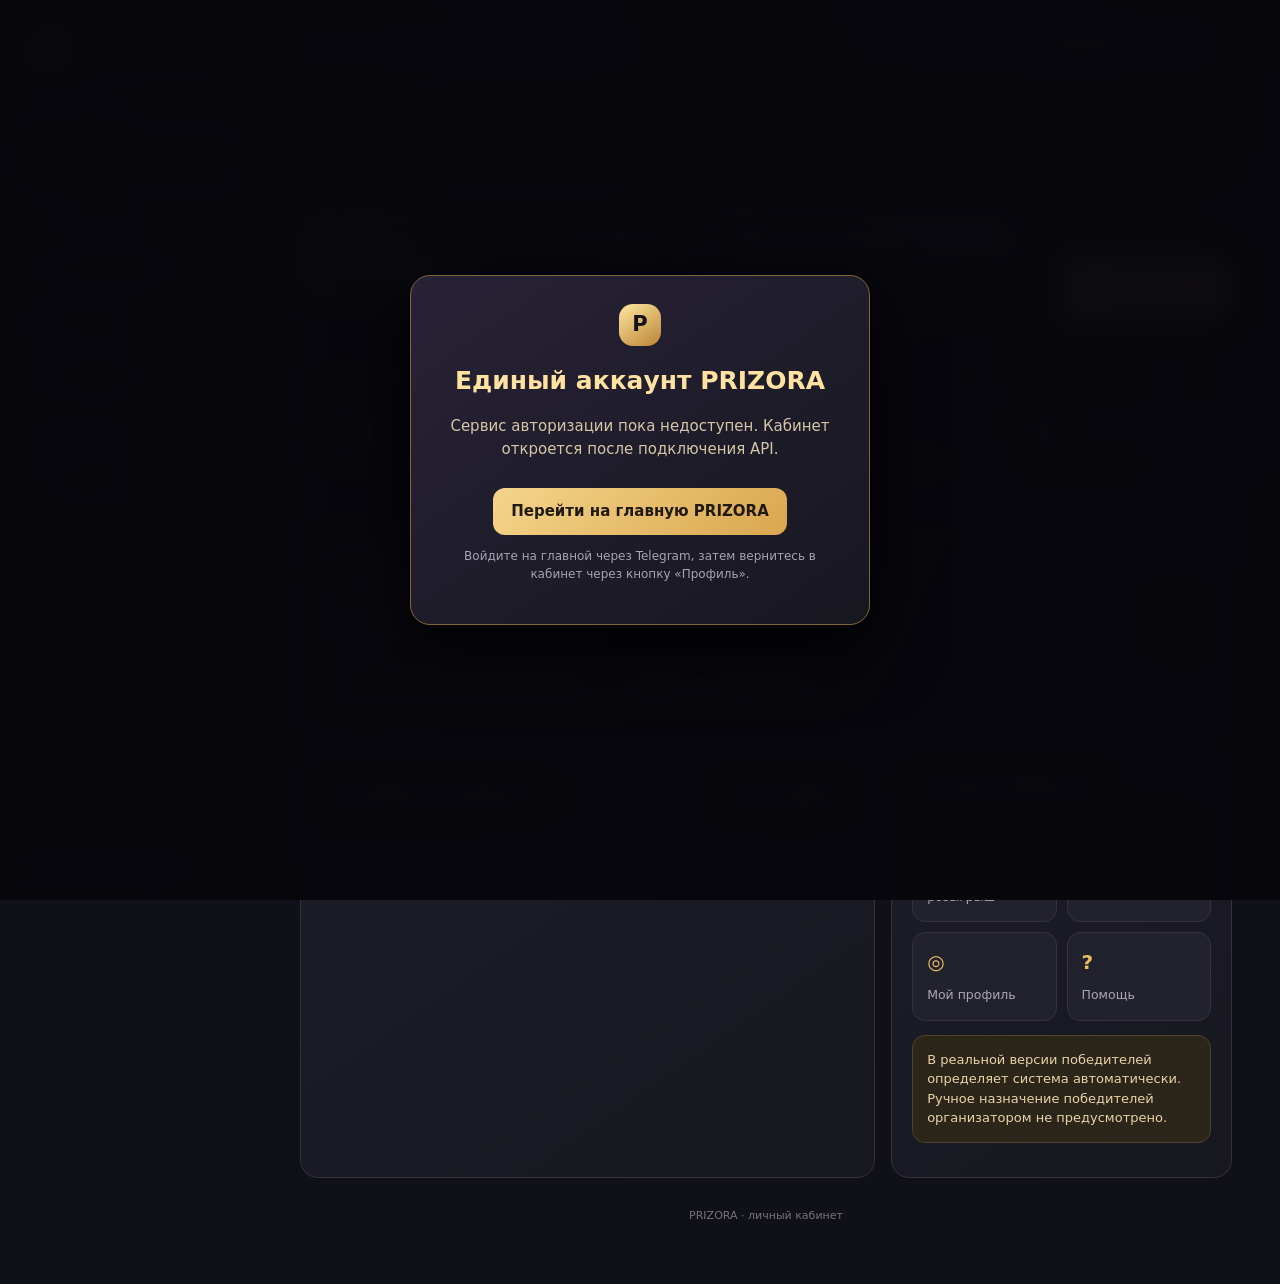
==== commit 7ccab963: "Fix cabinet markup and campaign status display" ====
--- a/cabinet-demo/index.html
+++ b/cabinet-demo/index.html
@@ -54,11 +54,11 @@
 }
 if(state.page==="advertiser"){
 out=head("РЕКЛАМОДАТЕЛЬ","Рекламный кабинет","Заявки на размещение, условия и тарифы.",button("＋ Новая заявка","ad-new"));
-out+='<div class="grid stats">'+stat("Заявки",state.ads.length,"Ваши обращения","▧")+stat("На модерации",state.ads.filter(a=>a.status==="pending_review").length,"Проверка заявок","◷")+stat("Активные",state.ads.filter(a=>a.status==="active").length,"Размещения","◉")+stat("Заявки",state.ads.length,"Всего рекламных заявок","▧")+'</div><div class="card"><div class="section-title"><h2>Мои рекламные заявки</h2><span class="pill gold">Данные PRIZORA</span></div>'+state.ads.map(a=>'<div class="rowitem"><div class="prizeicon">▧</div><div class="detail"><strong>'+esc(a.title)+'</strong><small>'+esc(a.period)+' · '+esc(a.price_label||"Стоимость уточняется")+'</small></div><span class="pill gold">'+esc(a.status)+'</span></div>').join("")+'<div class="notice">Статусы рекламных заявок загружаются из базы PRIZORA.</div></div>';
+out+='<div class="grid stats">'+stat("Заявки",state.ads.length,"Ваши обращения","▧")+stat("На модерации",state.ads.filter(a=>a.status==="pending_review").length,"Проверка заявок","◷")+stat("Активные",state.ads.filter(a=>a.status==="active").length,"Размещения","◉")+stat("Завершено",state.ads.filter(a=>a.status==="completed").length,"Заявки с завершённым сроком","▧")+'</div><div class="card"><div class="section-title"><h2>Мои рекламные заявки</h2><span class="pill gold">Данные PRIZORA</span></div>'+state.ads.map(a=>'<div class="rowitem"><div class="prizeicon">▧</div><div class="detail"><strong>'+esc(a.title)+'</strong><small>'+esc(a.period)+' · '+esc(a.price_label||"Стоимость уточняется")+'</small></div><span class="pill gold">'+esc(a.status)+'</span></div>').join("")+'<div class="notice">Статусы рекламных заявок загружаются из базы PRIZORA.</div></div>';
 }
 if(state.page==="profile"){
 out=head("АККАУНТ","Мой профиль","Данные подтверждённого Telegram-аккаунта.");
-out+='<div class="card" style="max-width:720px"><div class="formgrid"><div class="field"><label>Имя</label><input id="profileName" value="'+esc(state.name)+'" disabled></div><div class="field"><label>Telegram</label><input value="'+esc(state.telegramUsername||"Подключён")+'" disabled></div></div><div class="notice">Имя и Telegram-профиль получены из подтверждённого аккаунта.</div>+'</div>';
+out+='<div class="card" style="max-width:720px"><div class="formgrid"><div class="field"><label>Имя</label><input id="profileName" value="'+esc(state.name)+'" disabled></div><div class="field"><label>Telegram</label><input value="'+esc(state.telegramUsername||"Подключён")+'" disabled></div></div><div class="notice">Имя и Telegram-профиль получены из подтверждённого аккаунта.</div></div>';
 }
 if(state.page==="help"){
 out=head("ПОДДЕРЖКА","Помощь и условия","Информация для участника, организатора и рекламодателя.");
@@ -177,7 +177,7 @@
         id: campaign.campaign_id,
         title: campaign.title,
         period: Number(campaign.requested_days || 0) + " дней",
-        price: "—",
+        price_label: "Стоимость уточняется",
         status: campaign.status
       }));
       if (nameNode) nameNode.textContent = name;
